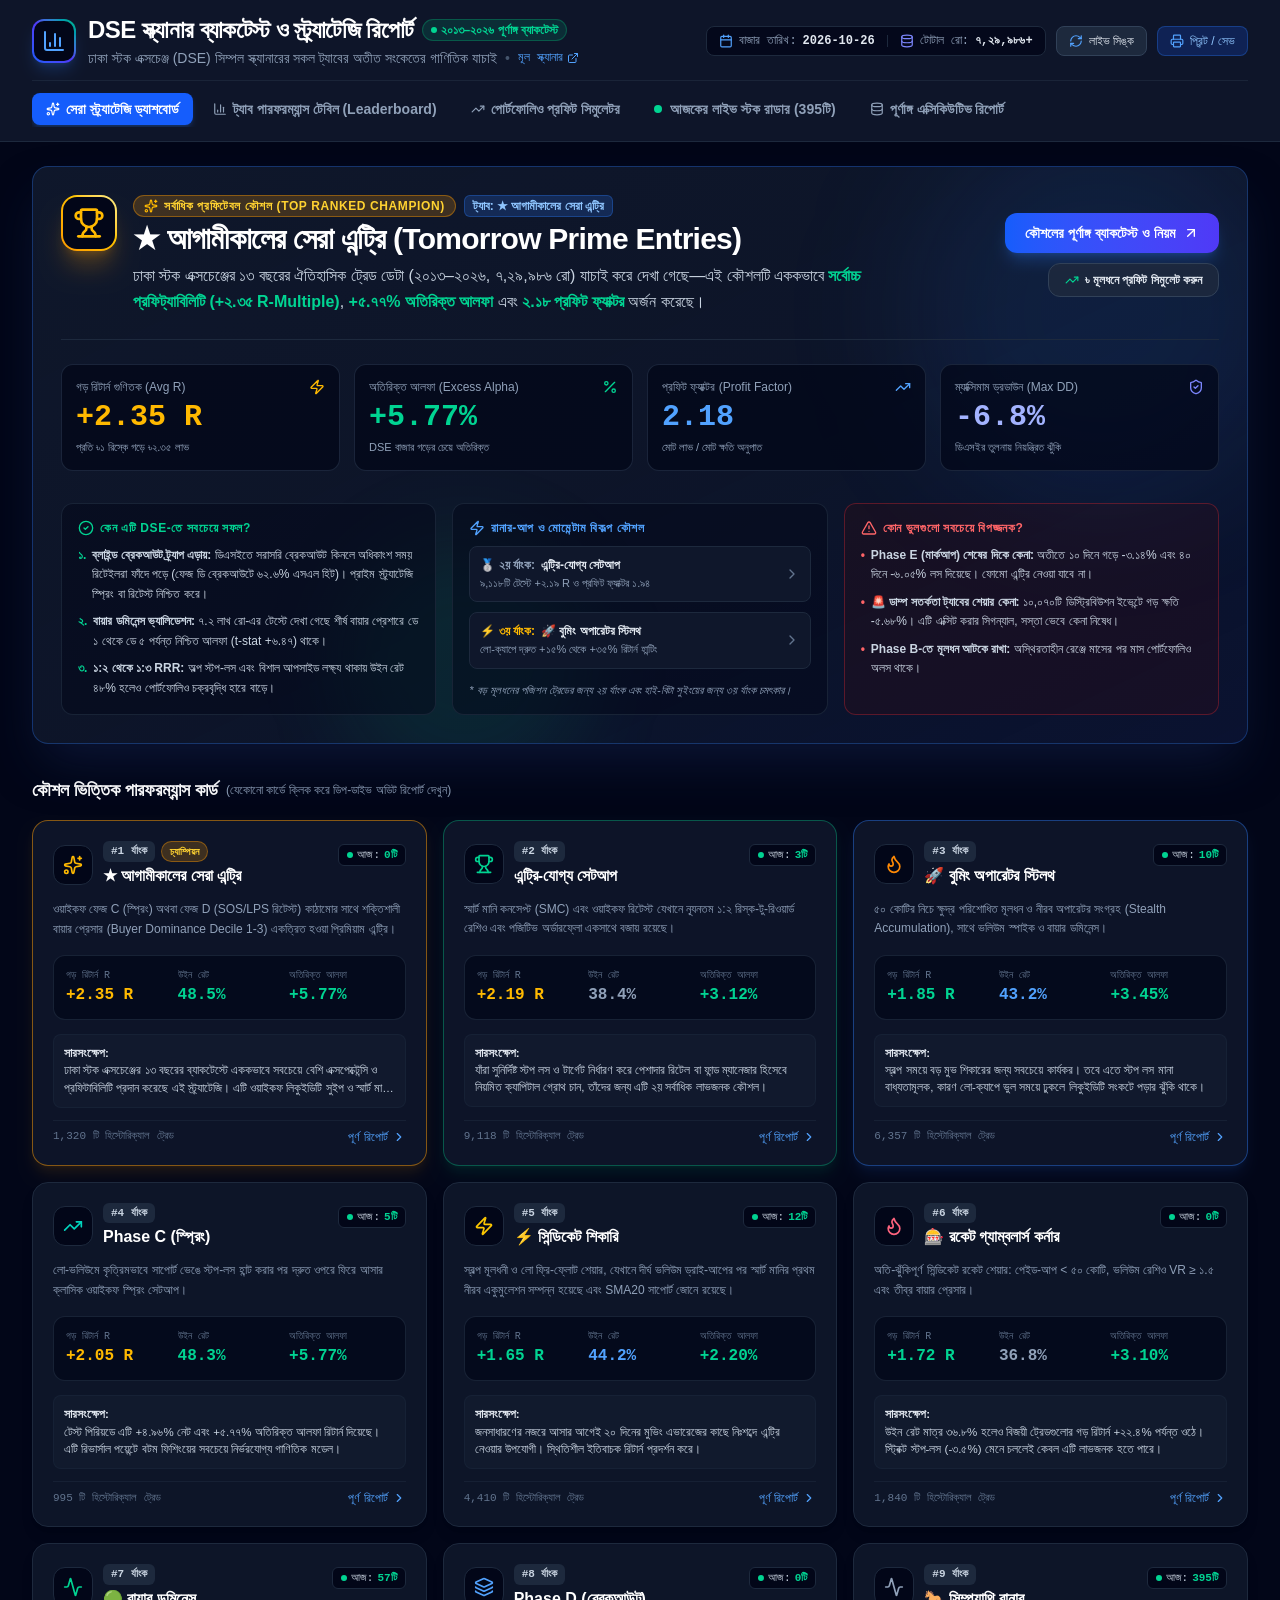
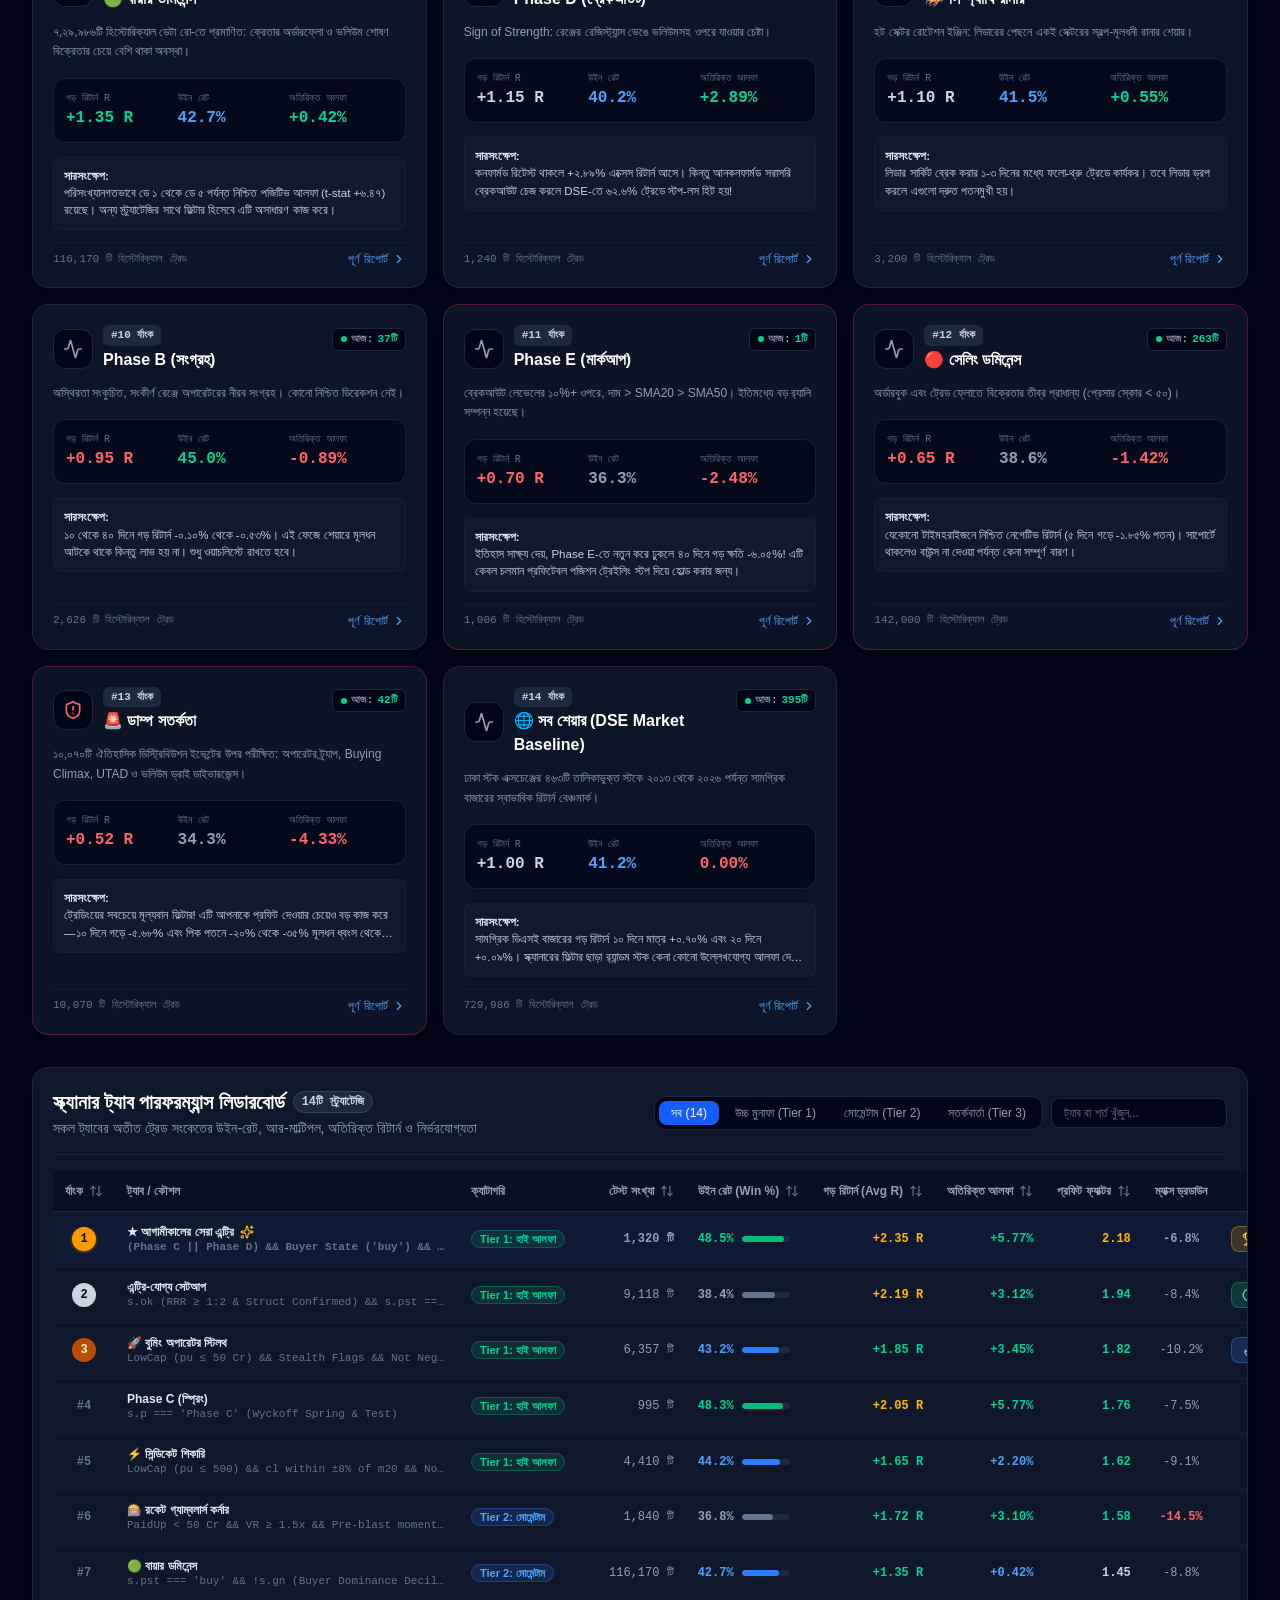
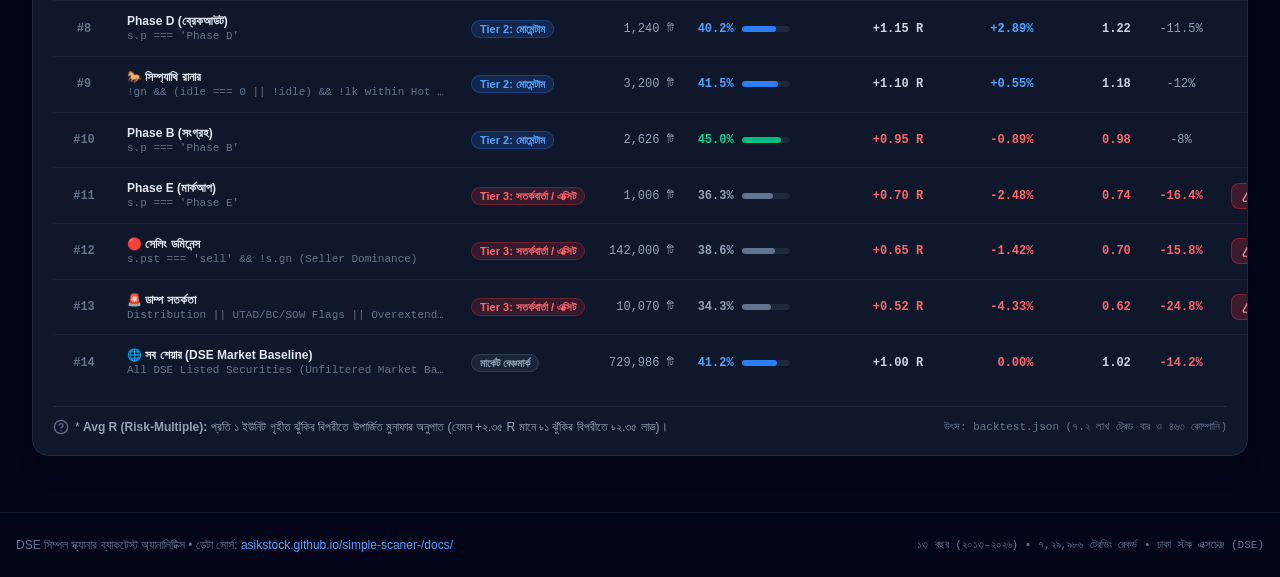
==== docs/backtest/index.html @ 63c410e5 "Add DSE Scanner Backtest & Strategy Performance Audit web app to docs/backtest" ====
<!doctype html>
<html lang="bn">
  <head>
    <meta charset="UTF-8" />
    <meta name="viewport" content="width=device-width, initial-scale=1.0" />
    <title>DSE স্ক্যানার ব্যাকটেস্ট ও স্ট্র্যাটেজি রিপোর্ট</title>
    <meta name="description" content="ঢাকা স্টক এক্সচেঞ্জ (DSE) সিম্পল স্ক্যানারের সকল ট্যাবের অতীত ট্রেড সংকেতের পূর্ণাঙ্গ ব্যাকটেস্ট রিপোর্ট এবং সর্বাধিক প্রফিটেবল কৌশলের তুলনামূলক বিশ্লেষণ।" />
    <meta property="og:title" content="DSE স্ক্যানার ব্যাকটেস্ট ও স্ট্র্যাটেজি রিপোর্ট" />
    <meta property="og:description" content="ঢাকা স্টক এক্সচেঞ্জ (DSE) সিম্পল স্ক্যানারের সকল ট্যাবের অতীত ট্রেড সংকেতের পূর্ণাঙ্গ ব্যাকটেস্ট রিপোর্ট এবং সর্বাধিক প্রফিটেবল কৌশলের তুলনামূলক বিশ্লেষণ।" />
    <meta property="og:type" content="website" />
    <meta name="twitter:card" content="summary_large_image" />
    <link rel="preconnect" href="https://fonts.googleapis.com">
    <link rel="preconnect" href="https://fonts.gstatic.com" crossorigin>
    <link href="https://fonts.googleapis.com/css2?family=Hind+Siliguri:wght@400;500;600;700&family=JetBrains+Mono:wght@400;500;600;700&display=swap" rel="stylesheet">
    <script type="module" crossorigin src="./assets/index-B2GB080g.js"></script>
    <link rel="stylesheet" crossorigin href="./assets/index-BLSd9ZSF.css">
  </head>
  <body class="bg-slate-950 text-slate-100 antialiased selection:bg-blue-600 selection:text-white min-h-screen">
    <div id="root"></div>
  </body>
</html>
---- docs/backtest/assets/index-BLSd9ZSF.css ----
/*! tailwindcss v4.3.3 | MIT License | https://tailwindcss.com */
@layer properties{@supports (((-webkit-hyphens:none)) and (not (margin-trim:inline))) or ((-moz-orient:inline) and (not (color:rgb(from red r g b)))){*,:before,:after,::backdrop{--tw-space-y-reverse:0;--tw-divide-y-reverse:0;--tw-border-style:solid;--tw-gradient-position:initial;--tw-gradient-from:#0000;--tw-gradient-via:#0000;--tw-gradient-to:#0000;--tw-gradient-stops:initial;--tw-gradient-via-stops:initial;--tw-gradient-from-position:0%;--tw-gradient-via-position:50%;--tw-gradient-to-position:100%;--tw-leading:initial;--tw-font-weight:initial;--tw-tracking:initial;--tw-shadow:0 0 #0000;--tw-shadow-color:initial;--tw-shadow-alpha:100%;--tw-inset-shadow:0 0 #0000;--tw-inset-shadow-color:initial;--tw-inset-shadow-alpha:100%;--tw-ring-color:initial;--tw-ring-shadow:0 0 #0000;--tw-inset-ring-color:initial;--tw-inset-ring-shadow:0 0 #0000;--tw-ring-inset:initial;--tw-ring-offset-width:0px;--tw-ring-offset-color:#fff;--tw-ring-offset-shadow:0 0 #0000;--tw-blur:initial;--tw-brightness:initial;--tw-contrast:initial;--tw-grayscale:initial;--tw-hue-rotate:initial;--tw-invert:initial;--tw-opacity:initial;--tw-saturate:initial;--tw-sepia:initial;--tw-drop-shadow:initial;--tw-drop-shadow-color:initial;--tw-drop-shadow-alpha:100%;--tw-drop-shadow-size:initial;--tw-backdrop-blur:initial;--tw-backdrop-brightness:initial;--tw-backdrop-contrast:initial;--tw-backdrop-grayscale:initial;--tw-backdrop-hue-rotate:initial;--tw-backdrop-invert:initial;--tw-backdrop-opacity:initial;--tw-backdrop-saturate:initial;--tw-backdrop-sepia:initial;--tw-duration:initial;--tw-translate-x:0;--tw-translate-y:0;--tw-translate-z:0}}}@layer theme{:root,:host{--font-sans:-apple-system, BlinkMacSystemFont, "Segoe UI", Roboto, "Helvetica Neue", "Noto Sans", Arial, sans-serif, "Apple Color Emoji", "Segoe UI Emoji", "Segoe UI Symbol", "Noto Color Emoji";--font-mono:ui-monospace, SFMono-Regular, Menlo, Monaco, Consolas, "Liberation Mono", "Courier New", monospace;--color-red-300:oklch(80.8% .114 19.571);--color-red-400:oklch(70.4% .191 22.216);--color-red-500:oklch(63.7% .237 25.331);--color-red-600:oklch(57.7% .245 27.325);--color-red-950:oklch(25.8% .092 26.042);--color-orange-400:oklch(75% .183 55.934);--color-amber-100:oklch(96.2% .059 95.617);--color-amber-300:oklch(87.9% .169 91.605);--color-amber-400:oklch(82.8% .189 84.429);--color-amber-500:oklch(76.9% .188 70.08);--color-amber-700:oklch(55.5% .163 48.998);--color-yellow-200:oklch(94.5% .129 101.54);--color-yellow-400:oklch(85.2% .199 91.936);--color-emerald-300:oklch(84.5% .143 164.978);--color-emerald-400:oklch(76.5% .177 163.223);--color-emerald-500:oklch(69.6% .17 162.48);--color-emerald-600:oklch(59.6% .145 163.225);--color-teal-300:oklch(85.5% .138 181.071);--color-teal-400:oklch(77.7% .152 181.912);--color-teal-500:oklch(70.4% .14 182.503);--color-blue-300:oklch(80.9% .105 251.813);--color-blue-400:oklch(70.7% .165 254.624);--color-blue-500:oklch(62.3% .214 259.815);--color-blue-600:oklch(54.6% .245 262.881);--color-blue-950:oklch(28.2% .091 267.935);--color-indigo-300:oklch(78.5% .115 274.713);--color-indigo-400:oklch(67.3% .182 276.935);--color-indigo-500:oklch(58.5% .233 277.117);--color-indigo-600:oklch(51.1% .262 276.966);--color-purple-300:oklch(82.7% .119 306.383);--color-purple-500:oklch(62.7% .265 303.9);--color-rose-400:oklch(71.2% .194 13.428);--color-slate-100:oklch(96.8% .007 247.896);--color-slate-200:oklch(92.9% .013 255.508);--color-slate-300:oklch(86.9% .022 252.894);--color-slate-400:oklch(70.4% .04 256.788);--color-slate-500:oklch(55.4% .046 257.417);--color-slate-600:oklch(44.6% .043 257.281);--color-slate-700:oklch(37.2% .044 257.287);--color-slate-800:oklch(27.9% .041 260.031);--color-slate-900:oklch(20.8% .042 265.755);--color-slate-950:oklch(12.9% .042 264.695);--color-white:#fff;--spacing:.25rem;--container-xs:20rem;--container-2xl:42rem;--container-3xl:48rem;--container-4xl:56rem;--container-5xl:64rem;--container-7xl:80rem;--text-xs:.75rem;--text-xs--line-height:calc(1 / .75);--text-sm:.875rem;--text-sm--line-height:calc(1.25 / .875);--text-base:1rem;--text-base--line-height:calc(1.5 / 1);--text-lg:1.125rem;--text-lg--line-height:calc(1.75 / 1.125);--text-xl:1.25rem;--text-xl--line-height:calc(1.75 / 1.25);--text-2xl:1.5rem;--text-2xl--line-height:calc(2 / 1.5);--text-3xl:1.875rem;--text-3xl--line-height:calc(2.25 / 1.875);--font-weight-normal:400;--font-weight-medium:500;--font-weight-semibold:600;--font-weight-bold:700;--font-weight-extrabold:800;--font-weight-black:900;--tracking-tight:-.025em;--tracking-wider:.05em;--leading-relaxed:1.625;--radius-md:.375rem;--radius-lg:.5rem;--radius-xl:.75rem;--radius-2xl:1rem;--animate-spin:spin 1s linear infinite;--animate-ping:ping 1s cubic-bezier(0, 0, .2, 1) infinite;--animate-pulse:pulse 2s cubic-bezier(.4, 0, .6, 1) infinite;--animate-bounce:bounce 1s infinite;--blur-md:12px;--blur-2xl:40px;--blur-3xl:64px;--default-transition-duration:.15s;--default-transition-timing-function:cubic-bezier(.4, 0, .2, 1);--default-font-family:var(--font-sans);--default-mono-font-family:var(--font-mono)}}@layer base{*,:after,:before,::backdrop{box-sizing:border-box;border:0 solid;margin:0;padding:0}::file-selector-button{box-sizing:border-box;border:0 solid;margin:0;padding:0}html,:host{-webkit-text-size-adjust:100%;tab-size:4;line-height:1.5;font-family:var(--default-font-family,-apple-system, BlinkMacSystemFont, "Segoe UI", Roboto, "Helvetica Neue", "Noto Sans", Arial, sans-serif, "Apple Color Emoji", "Segoe UI Emoji", "Segoe UI Symbol", "Noto Color Emoji");font-feature-settings:var(--default-font-feature-settings,normal);font-variation-settings:var(--default-font-variation-settings,normal);-webkit-tap-highlight-color:transparent}hr{height:0;color:inherit;border-top-width:1px}abbr:where([title]){-webkit-text-decoration:underline dotted;text-decoration:underline dotted}h1,h2,h3,h4,h5,h6{font-size:inherit;font-weight:inherit}a{color:inherit;-webkit-text-decoration:inherit;-webkit-text-decoration:inherit;-webkit-text-decoration:inherit;-webkit-text-decoration:inherit;text-decoration:inherit}b,strong{font-weight:bolder}code,kbd,samp,pre{font-family:var(--default-mono-font-family,ui-monospace, SFMono-Regular, Menlo, Monaco, Consolas, "Liberation Mono", "Courier New", monospace);font-feature-settings:var(--default-mono-font-feature-settings,normal);font-variation-settings:var(--default-mono-font-variation-settings,normal);font-size:1em}small{font-size:80%}sub,sup{vertical-align:baseline;font-size:75%;line-height:0;position:relative}sub{bottom:-.25em}sup{top:-.5em}table{text-indent:0;border-color:inherit;border-collapse:collapse}:-moz-focusring:where(:not(iframe)){outline:auto}progress{vertical-align:baseline}summary{display:list-item}ol,ul,menu{list-style:none}img,svg,video,canvas,audio,iframe,embed,object{vertical-align:middle;display:block}img,video{max-width:100%;height:auto}button,input,select,optgroup,textarea{font:inherit;font-feature-settings:inherit;font-variation-settings:inherit;letter-spacing:inherit;color:inherit;opacity:1;background-color:#0000;border-radius:0}::file-selector-button{font:inherit;font-feature-settings:inherit;font-variation-settings:inherit;letter-spacing:inherit;color:inherit;opacity:1;background-color:#0000;border-radius:0}:where(select:is([multiple],[size])) optgroup{font-weight:bolder}:where(select:is([multiple],[size])) optgroup option{padding-inline-start:20px}::file-selector-button{margin-inline-end:4px}::placeholder{opacity:1}@supports (not ((-webkit-appearance:-apple-pay-button))) or (contain-intrinsic-size:1px){::placeholder{color:currentColor}@supports (color:color-mix(in lab, red, red)){::placeholder{color:color-mix(in oklab, currentcolor 50%, transparent)}}}textarea{resize:vertical}::-webkit-search-decoration{-webkit-appearance:none}::-webkit-date-and-time-value{min-height:1lh;text-align:inherit}::-webkit-datetime-edit{display:inline-flex}::-webkit-datetime-edit-fields-wrapper{padding:0}::-webkit-datetime-edit{padding-block:0}::-webkit-datetime-edit-year-field{padding-block:0}::-webkit-datetime-edit-month-field{padding-block:0}::-webkit-datetime-edit-day-field{padding-block:0}::-webkit-datetime-edit-hour-field{padding-block:0}::-webkit-datetime-edit-minute-field{padding-block:0}::-webkit-datetime-edit-second-field{padding-block:0}::-webkit-datetime-edit-millisecond-field{padding-block:0}::-webkit-datetime-edit-meridiem-field{padding-block:0}::-webkit-calendar-picker-indicator{line-height:1}:-moz-ui-invalid{box-shadow:none}button,input:where([type=button],[type=reset],[type=submit]){appearance:button}::file-selector-button{appearance:button}::-webkit-inner-spin-button{height:auto}::-webkit-outer-spin-button{height:auto}[hidden]:where(:not([hidden=until-found])){display:none!important}body{font-variant-numeric:tabular-nums;font-family:Hind Siliguri,-apple-system,BlinkMacSystemFont,Segoe UI,Roboto,sans-serif}code,pre,.font-mono{font-family:JetBrains Mono,ui-monospace,Menlo,Monaco,Consolas,monospace}}@layer components;@layer utilities{.pointer-events-none{pointer-events:none}.absolute{position:absolute}.fixed{position:fixed}.relative{position:relative}.sticky{position:sticky}.inset-0{inset:0}.top-0{top:0}.top-2{top:calc(var(--spacing) * 2)}.top-2\.5{top:calc(var(--spacing) * 2.5)}.right-0{right:0}.right-3{right:calc(var(--spacing) * 3)}.bottom-0{bottom:0}.left-1\/4{left:25%}.left-3{left:calc(var(--spacing) * 3)}.z-10{z-index:10}.z-40{z-index:40}.z-50{z-index:50}.-mx-5{margin-inline:calc(var(--spacing) * -5)}.mx-auto{margin-inline:auto}.my-4{margin-block:calc(var(--spacing) * 4)}.my-6{margin-block:calc(var(--spacing) * 6)}.-mt-12{margin-top:calc(var(--spacing) * -12)}.mt-0\.5{margin-top:calc(var(--spacing) * .5)}.mt-1{margin-top:var(--spacing)}.mt-1\.5{margin-top:calc(var(--spacing) * 1.5)}.mt-2{margin-top:calc(var(--spacing) * 2)}.mt-3{margin-top:calc(var(--spacing) * 3)}.mt-4{margin-top:calc(var(--spacing) * 4)}.-mr-12{margin-right:calc(var(--spacing) * -12)}.mr-0\.5{margin-right:calc(var(--spacing) * .5)}.-mb-12{margin-bottom:calc(var(--spacing) * -12)}.mb-0\.5{margin-bottom:calc(var(--spacing) * .5)}.mb-1{margin-bottom:var(--spacing)}.mb-1\.5{margin-bottom:calc(var(--spacing) * 1.5)}.mb-2{margin-bottom:calc(var(--spacing) * 2)}.mb-2\.5{margin-bottom:calc(var(--spacing) * 2.5)}.mb-3{margin-bottom:calc(var(--spacing) * 3)}.mb-3\.5{margin-bottom:calc(var(--spacing) * 3.5)}.mb-4{margin-bottom:calc(var(--spacing) * 4)}.mb-5{margin-bottom:calc(var(--spacing) * 5)}.mb-6{margin-bottom:calc(var(--spacing) * 6)}.mb-8{margin-bottom:calc(var(--spacing) * 8)}.mb-10{margin-bottom:calc(var(--spacing) * 10)}.line-clamp-2{-webkit-line-clamp:2;-webkit-box-orient:vertical;display:-webkit-box;overflow:hidden}.block{display:block}.flex{display:flex}.grid{display:grid}.hidden{display:none}.inline-flex{display:inline-flex}.h-1\.5{height:calc(var(--spacing) * 1.5)}.h-2{height:calc(var(--spacing) * 2)}.h-2\.5{height:calc(var(--spacing) * 2.5)}.h-3{height:calc(var(--spacing) * 3)}.h-3\.5{height:calc(var(--spacing) * 3.5)}.h-4{height:calc(var(--spacing) * 4)}.h-5{height:calc(var(--spacing) * 5)}.h-6{height:calc(var(--spacing) * 6)}.h-8{height:calc(var(--spacing) * 8)}.h-10{height:calc(var(--spacing) * 10)}.h-11{height:calc(var(--spacing) * 11)}.h-14{height:calc(var(--spacing) * 14)}.h-40{height:calc(var(--spacing) * 40)}.h-44{height:calc(var(--spacing) * 44)}.h-64{height:calc(var(--spacing) * 64)}.h-96{height:calc(var(--spacing) * 96)}.h-full{height:100%}.max-h-\[92vh\]{max-height:92vh}.min-h-screen{min-height:100vh}.w-1\.5{width:calc(var(--spacing) * 1.5)}.w-2{width:calc(var(--spacing) * 2)}.w-2\.5{width:calc(var(--spacing) * 2.5)}.w-3{width:calc(var(--spacing) * 3)}.w-3\.5{width:calc(var(--spacing) * 3.5)}.w-4{width:calc(var(--spacing) * 4)}.w-5{width:calc(var(--spacing) * 5)}.w-6{width:calc(var(--spacing) * 6)}.w-8{width:calc(var(--spacing) * 8)}.w-10{width:calc(var(--spacing) * 10)}.w-11{width:calc(var(--spacing) * 11)}.w-12{width:calc(var(--spacing) * 12)}.w-14{width:calc(var(--spacing) * 14)}.w-36{width:calc(var(--spacing) * 36)}.w-64{width:calc(var(--spacing) * 64)}.w-96{width:calc(var(--spacing) * 96)}.w-full{width:100%}.w-px{width:1px}.max-w-2xl{max-width:var(--container-2xl)}.max-w-3xl{max-width:var(--container-3xl)}.max-w-4xl{max-width:var(--container-4xl)}.max-w-5xl{max-width:var(--container-5xl)}.max-w-7xl{max-width:var(--container-7xl)}.max-w-\[160px\]{max-width:160px}.max-w-xs{max-width:var(--container-xs)}.flex-1{flex:1}.shrink-0{flex-shrink:0}.animate-bounce{animation:var(--animate-bounce)}.animate-ping{animation:var(--animate-ping)}.animate-pulse{animation:var(--animate-pulse)}.animate-spin{animation:var(--animate-spin)}.cursor-pointer{cursor:pointer}.list-inside{list-style-position:inside}.list-decimal{list-style-type:decimal}.grid-cols-1{grid-template-columns:repeat(1,minmax(0,1fr))}.grid-cols-2{grid-template-columns:repeat(2,minmax(0,1fr))}.grid-cols-3{grid-template-columns:repeat(3,minmax(0,1fr))}.flex-col{flex-direction:column}.flex-wrap{flex-wrap:wrap}.items-center{align-items:center}.items-start{align-items:flex-start}.justify-between{justify-content:space-between}.justify-center{justify-content:center}.justify-end{justify-content:flex-end}.gap-1{gap:var(--spacing)}.gap-1\.5{gap:calc(var(--spacing) * 1.5)}.gap-2{gap:calc(var(--spacing) * 2)}.gap-2\.5{gap:calc(var(--spacing) * 2.5)}.gap-3{gap:calc(var(--spacing) * 3)}.gap-3\.5{gap:calc(var(--spacing) * 3.5)}.gap-4{gap:calc(var(--spacing) * 4)}.gap-6{gap:calc(var(--spacing) * 6)}:where(.space-y-1\.5>:not(:last-child)){--tw-space-y-reverse:0;margin-block-start:calc(calc(var(--spacing) * 1.5) * var(--tw-space-y-reverse));margin-block-end:calc(calc(var(--spacing) * 1.5) * calc(1 - var(--tw-space-y-reverse)))}:where(.space-y-2>:not(:last-child)){--tw-space-y-reverse:0;margin-block-start:calc(calc(var(--spacing) * 2) * var(--tw-space-y-reverse));margin-block-end:calc(calc(var(--spacing) * 2) * calc(1 - var(--tw-space-y-reverse)))}:where(.space-y-2\.5>:not(:last-child)){--tw-space-y-reverse:0;margin-block-start:calc(calc(var(--spacing) * 2.5) * var(--tw-space-y-reverse));margin-block-end:calc(calc(var(--spacing) * 2.5) * calc(1 - var(--tw-space-y-reverse)))}:where(.space-y-3>:not(:last-child)){--tw-space-y-reverse:0;margin-block-start:calc(calc(var(--spacing) * 3) * var(--tw-space-y-reverse));margin-block-end:calc(calc(var(--spacing) * 3) * calc(1 - var(--tw-space-y-reverse)))}:where(.space-y-4>:not(:last-child)){--tw-space-y-reverse:0;margin-block-start:calc(calc(var(--spacing) * 4) * var(--tw-space-y-reverse));margin-block-end:calc(calc(var(--spacing) * 4) * calc(1 - var(--tw-space-y-reverse)))}:where(.space-y-5>:not(:last-child)){--tw-space-y-reverse:0;margin-block-start:calc(calc(var(--spacing) * 5) * var(--tw-space-y-reverse));margin-block-end:calc(calc(var(--spacing) * 5) * calc(1 - var(--tw-space-y-reverse)))}:where(.divide-y>:not(:last-child)){--tw-divide-y-reverse:0;border-bottom-style:var(--tw-border-style);border-top-style:var(--tw-border-style);border-top-width:calc(1px * var(--tw-divide-y-reverse));border-bottom-width:calc(1px * calc(1 - var(--tw-divide-y-reverse)))}:where(.divide-slate-800\/60>:not(:last-child)){border-color:#1d293d99}@supports (color:color-mix(in lab, red, red)){:where(.divide-slate-800\/60>:not(:last-child)){border-color:color-mix(in oklab, var(--color-slate-800) 60%, transparent)}}.self-start{align-self:flex-start}.truncate{text-overflow:ellipsis;white-space:nowrap;overflow:hidden}.overflow-hidden{overflow:hidden}.overflow-visible{overflow:visible}.overflow-x-auto{overflow-x:auto}.overflow-y-auto{overflow-y:auto}.rounded{border-radius:.25rem}.rounded-2xl{border-radius:var(--radius-2xl)}.rounded-\[10px\]{border-radius:10px}.rounded-\[14px\]{border-radius:14px}.rounded-full{border-radius:2147483647px}.rounded-lg{border-radius:var(--radius-lg)}.rounded-md{border-radius:var(--radius-md)}.rounded-xl{border-radius:var(--radius-xl)}.border{border-style:var(--tw-border-style);border-width:1px}.border-t{border-top-style:var(--tw-border-style);border-top-width:1px}.border-b{border-bottom-style:var(--tw-border-style);border-bottom-width:1px}.border-b-2{border-bottom-style:var(--tw-border-style);border-bottom-width:2px}.border-amber-500\/40{border-color:#f99c0066}@supports (color:color-mix(in lab, red, red)){.border-amber-500\/40{border-color:color-mix(in oklab, var(--color-amber-500) 40%, transparent)}}.border-amber-500\/50{border-color:#f99c0080}@supports (color:color-mix(in lab, red, red)){.border-amber-500\/50{border-color:color-mix(in oklab, var(--color-amber-500) 50%, transparent)}}.border-blue-500{border-color:var(--color-blue-500)}.border-blue-500\/30{border-color:#3080ff4d}@supports (color:color-mix(in lab, red, red)){.border-blue-500\/30{border-color:color-mix(in oklab, var(--color-blue-500) 30%, transparent)}}.border-blue-500\/40{border-color:#3080ff66}@supports (color:color-mix(in lab, red, red)){.border-blue-500\/40{border-color:color-mix(in oklab, var(--color-blue-500) 40%, transparent)}}.border-emerald-500\/30{border-color:#00bb7f4d}@supports (color:color-mix(in lab, red, red)){.border-emerald-500\/30{border-color:color-mix(in oklab, var(--color-emerald-500) 30%, transparent)}}.border-emerald-500\/40{border-color:#00bb7f66}@supports (color:color-mix(in lab, red, red)){.border-emerald-500\/40{border-color:color-mix(in oklab, var(--color-emerald-500) 40%, transparent)}}.border-purple-500\/30{border-color:#ac4bff4d}@supports (color:color-mix(in lab, red, red)){.border-purple-500\/30{border-color:color-mix(in oklab, var(--color-purple-500) 30%, transparent)}}.border-red-500\/30{border-color:#fb2c364d}@supports (color:color-mix(in lab, red, red)){.border-red-500\/30{border-color:color-mix(in oklab, var(--color-red-500) 30%, transparent)}}.border-red-500\/40{border-color:#fb2c3666}@supports (color:color-mix(in lab, red, red)){.border-red-500\/40{border-color:color-mix(in oklab, var(--color-red-500) 40%, transparent)}}.border-slate-500\/30{border-color:#62748e4d}@supports (color:color-mix(in lab, red, red)){.border-slate-500\/30{border-color:color-mix(in oklab, var(--color-slate-500) 30%, transparent)}}.border-slate-700{border-color:var(--color-slate-700)}.border-slate-800{border-color:var(--color-slate-800)}.border-slate-800\/50{border-color:#1d293d80}@supports (color:color-mix(in lab, red, red)){.border-slate-800\/50{border-color:color-mix(in oklab, var(--color-slate-800) 50%, transparent)}}.border-slate-800\/60{border-color:#1d293d99}@supports (color:color-mix(in lab, red, red)){.border-slate-800\/60{border-color:color-mix(in oklab, var(--color-slate-800) 60%, transparent)}}.border-slate-800\/80{border-color:#1d293dcc}@supports (color:color-mix(in lab, red, red)){.border-slate-800\/80{border-color:color-mix(in oklab, var(--color-slate-800) 80%, transparent)}}.border-slate-800\/90{border-color:#1d293de6}@supports (color:color-mix(in lab, red, red)){.border-slate-800\/90{border-color:color-mix(in oklab, var(--color-slate-800) 90%, transparent)}}.border-slate-900{border-color:var(--color-slate-900)}.border-teal-500\/30{border-color:#00baa74d}@supports (color:color-mix(in lab, red, red)){.border-teal-500\/30{border-color:color-mix(in oklab, var(--color-teal-500) 30%, transparent)}}.bg-amber-500{background-color:var(--color-amber-500)}.bg-amber-500\/20{background-color:#f99c0033}@supports (color:color-mix(in lab, red, red)){.bg-amber-500\/20{background-color:color-mix(in oklab, var(--color-amber-500) 20%, transparent)}}.bg-amber-700{background-color:var(--color-amber-700)}.bg-blue-500{background-color:var(--color-blue-500)}.bg-blue-500\/10{background-color:#3080ff1a}@supports (color:color-mix(in lab, red, red)){.bg-blue-500\/10{background-color:color-mix(in oklab, var(--color-blue-500) 10%, transparent)}}.bg-blue-500\/15{background-color:#3080ff26}@supports (color:color-mix(in lab, red, red)){.bg-blue-500\/15{background-color:color-mix(in oklab, var(--color-blue-500) 15%, transparent)}}.bg-blue-500\/20{background-color:#3080ff33}@supports (color:color-mix(in lab, red, red)){.bg-blue-500\/20{background-color:color-mix(in oklab, var(--color-blue-500) 20%, transparent)}}.bg-blue-600{background-color:var(--color-blue-600)}.bg-blue-600\/20{background-color:#155dfc33}@supports (color:color-mix(in lab, red, red)){.bg-blue-600\/20{background-color:color-mix(in oklab, var(--color-blue-600) 20%, transparent)}}.bg-blue-950\/20{background-color:#16245633}@supports (color:color-mix(in lab, red, red)){.bg-blue-950\/20{background-color:color-mix(in oklab, var(--color-blue-950) 20%, transparent)}}.bg-emerald-400{background-color:var(--color-emerald-400)}.bg-emerald-500{background-color:var(--color-emerald-500)}.bg-emerald-500\/10{background-color:#00bb7f1a}@supports (color:color-mix(in lab, red, red)){.bg-emerald-500\/10{background-color:color-mix(in oklab, var(--color-emerald-500) 10%, transparent)}}.bg-emerald-500\/15{background-color:#00bb7f26}@supports (color:color-mix(in lab, red, red)){.bg-emerald-500\/15{background-color:color-mix(in oklab, var(--color-emerald-500) 15%, transparent)}}.bg-emerald-500\/20{background-color:#00bb7f33}@supports (color:color-mix(in lab, red, red)){.bg-emerald-500\/20{background-color:color-mix(in oklab, var(--color-emerald-500) 20%, transparent)}}.bg-emerald-600{background-color:var(--color-emerald-600)}.bg-purple-500\/15{background-color:#ac4bff26}@supports (color:color-mix(in lab, red, red)){.bg-purple-500\/15{background-color:color-mix(in oklab, var(--color-purple-500) 15%, transparent)}}.bg-red-500{background-color:var(--color-red-500)}.bg-red-500\/15{background-color:#fb2c3626}@supports (color:color-mix(in lab, red, red)){.bg-red-500\/15{background-color:color-mix(in oklab, var(--color-red-500) 15%, transparent)}}.bg-red-500\/20{background-color:#fb2c3633}@supports (color:color-mix(in lab, red, red)){.bg-red-500\/20{background-color:color-mix(in oklab, var(--color-red-500) 20%, transparent)}}.bg-red-600{background-color:var(--color-red-600)}.bg-red-950\/10{background-color:#4608091a}@supports (color:color-mix(in lab, red, red)){.bg-red-950\/10{background-color:color-mix(in oklab, var(--color-red-950) 10%, transparent)}}.bg-red-950\/20{background-color:#46080933}@supports (color:color-mix(in lab, red, red)){.bg-red-950\/20{background-color:color-mix(in oklab, var(--color-red-950) 20%, transparent)}}.bg-slate-300{background-color:var(--color-slate-300)}.bg-slate-500{background-color:var(--color-slate-500)}.bg-slate-500\/15{background-color:#62748e26}@supports (color:color-mix(in lab, red, red)){.bg-slate-500\/15{background-color:color-mix(in oklab, var(--color-slate-500) 15%, transparent)}}.bg-slate-800{background-color:var(--color-slate-800)}.bg-slate-800\/30{background-color:#1d293d4d}@supports (color:color-mix(in lab, red, red)){.bg-slate-800\/30{background-color:color-mix(in oklab, var(--color-slate-800) 30%, transparent)}}.bg-slate-800\/90{background-color:#1d293de6}@supports (color:color-mix(in lab, red, red)){.bg-slate-800\/90{background-color:color-mix(in oklab, var(--color-slate-800) 90%, transparent)}}.bg-slate-900{background-color:var(--color-slate-900)}.bg-slate-900\/60{background-color:#0f172b99}@supports (color:color-mix(in lab, red, red)){.bg-slate-900\/60{background-color:color-mix(in oklab, var(--color-slate-900) 60%, transparent)}}.bg-slate-900\/80{background-color:#0f172bcc}@supports (color:color-mix(in lab, red, red)){.bg-slate-900\/80{background-color:color-mix(in oklab, var(--color-slate-900) 80%, transparent)}}.bg-slate-900\/90{background-color:#0f172be6}@supports (color:color-mix(in lab, red, red)){.bg-slate-900\/90{background-color:color-mix(in oklab, var(--color-slate-900) 90%, transparent)}}.bg-slate-900\/95{background-color:#0f172bf2}@supports (color:color-mix(in lab, red, red)){.bg-slate-900\/95{background-color:color-mix(in oklab, var(--color-slate-900) 95%, transparent)}}.bg-slate-950{background-color:var(--color-slate-950)}.bg-slate-950\/40{background-color:#02061866}@supports (color:color-mix(in lab, red, red)){.bg-slate-950\/40{background-color:color-mix(in oklab, var(--color-slate-950) 40%, transparent)}}.bg-slate-950\/50{background-color:#02061880}@supports (color:color-mix(in lab, red, red)){.bg-slate-950\/50{background-color:color-mix(in oklab, var(--color-slate-950) 50%, transparent)}}.bg-slate-950\/60{background-color:#02061899}@supports (color:color-mix(in lab, red, red)){.bg-slate-950\/60{background-color:color-mix(in oklab, var(--color-slate-950) 60%, transparent)}}.bg-slate-950\/70{background-color:#020618b3}@supports (color:color-mix(in lab, red, red)){.bg-slate-950\/70{background-color:color-mix(in oklab, var(--color-slate-950) 70%, transparent)}}.bg-slate-950\/80{background-color:#020618cc}@supports (color:color-mix(in lab, red, red)){.bg-slate-950\/80{background-color:color-mix(in oklab, var(--color-slate-950) 80%, transparent)}}.bg-teal-500\/15{background-color:#00baa726}@supports (color:color-mix(in lab, red, red)){.bg-teal-500\/15{background-color:color-mix(in oklab, var(--color-teal-500) 15%, transparent)}}.bg-gradient-to-br{--tw-gradient-position:to bottom right in oklab;background-image:linear-gradient(var(--tw-gradient-stops))}.bg-gradient-to-r{--tw-gradient-position:to right in oklab;background-image:linear-gradient(var(--tw-gradient-stops))}.bg-gradient-to-tr{--tw-gradient-position:to top right in oklab;background-image:linear-gradient(var(--tw-gradient-stops))}.from-amber-500{--tw-gradient-from:var(--color-amber-500);--tw-gradient-stops:var(--tw-gradient-via-stops,var(--tw-gradient-position), var(--tw-gradient-from) var(--tw-gradient-from-position), var(--tw-gradient-to) var(--tw-gradient-to-position))}.from-blue-600{--tw-gradient-from:var(--color-blue-600);--tw-gradient-stops:var(--tw-gradient-via-stops,var(--tw-gradient-position), var(--tw-gradient-from) var(--tw-gradient-from-position), var(--tw-gradient-to) var(--tw-gradient-to-position))}.from-slate-900{--tw-gradient-from:var(--color-slate-900);--tw-gradient-stops:var(--tw-gradient-via-stops,var(--tw-gradient-position), var(--tw-gradient-from) var(--tw-gradient-from-position), var(--tw-gradient-to) var(--tw-gradient-to-position))}.via-amber-400{--tw-gradient-via:var(--color-amber-400);--tw-gradient-via-stops:var(--tw-gradient-position), var(--tw-gradient-from) var(--tw-gradient-from-position), var(--tw-gradient-via) var(--tw-gradient-via-position), var(--tw-gradient-to) var(--tw-gradient-to-position);--tw-gradient-stops:var(--tw-gradient-via-stops)}.via-indigo-600{--tw-gradient-via:var(--color-indigo-600);--tw-gradient-via-stops:var(--tw-gradient-position), var(--tw-gradient-from) var(--tw-gradient-from-position), var(--tw-gradient-via) var(--tw-gradient-via-position), var(--tw-gradient-to) var(--tw-gradient-to-position);--tw-gradient-stops:var(--tw-gradient-via-stops)}.via-slate-900\/90{--tw-gradient-via:#0f172be6}@supports (color:color-mix(in lab, red, red)){.via-slate-900\/90{--tw-gradient-via:color-mix(in oklab, var(--color-slate-900) 90%, transparent)}}.via-slate-900\/90{--tw-gradient-via-stops:var(--tw-gradient-position), var(--tw-gradient-from) var(--tw-gradient-from-position), var(--tw-gradient-via) var(--tw-gradient-via-position), var(--tw-gradient-to) var(--tw-gradient-to-position);--tw-gradient-stops:var(--tw-gradient-via-stops)}.to-blue-950\/40{--tw-gradient-to:#16245666}@supports (color:color-mix(in lab, red, red)){.to-blue-950\/40{--tw-gradient-to:color-mix(in oklab, var(--color-blue-950) 40%, transparent)}}.to-blue-950\/40{--tw-gradient-stops:var(--tw-gradient-via-stops,var(--tw-gradient-position), var(--tw-gradient-from) var(--tw-gradient-from-position), var(--tw-gradient-to) var(--tw-gradient-to-position))}.to-emerald-500{--tw-gradient-to:var(--color-emerald-500);--tw-gradient-stops:var(--tw-gradient-via-stops,var(--tw-gradient-position), var(--tw-gradient-from) var(--tw-gradient-from-position), var(--tw-gradient-to) var(--tw-gradient-to-position))}.to-indigo-600{--tw-gradient-to:var(--color-indigo-600);--tw-gradient-stops:var(--tw-gradient-via-stops,var(--tw-gradient-position), var(--tw-gradient-from) var(--tw-gradient-from-position), var(--tw-gradient-to) var(--tw-gradient-to-position))}.to-yellow-200{--tw-gradient-to:var(--color-yellow-200);--tw-gradient-stops:var(--tw-gradient-via-stops,var(--tw-gradient-position), var(--tw-gradient-from) var(--tw-gradient-from-position), var(--tw-gradient-to) var(--tw-gradient-to-position))}.p-0\.5{padding:calc(var(--spacing) * .5)}.p-1{padding:var(--spacing)}.p-2\.5{padding:calc(var(--spacing) * 2.5)}.p-3{padding:calc(var(--spacing) * 3)}.p-3\.5{padding:calc(var(--spacing) * 3.5)}.p-4{padding:calc(var(--spacing) * 4)}.p-5{padding:calc(var(--spacing) * 5)}.p-6{padding:calc(var(--spacing) * 6)}.p-8{padding:calc(var(--spacing) * 8)}.p-12{padding:calc(var(--spacing) * 12)}.px-2{padding-inline:calc(var(--spacing) * 2)}.px-2\.5{padding-inline:calc(var(--spacing) * 2.5)}.px-3{padding-inline:calc(var(--spacing) * 3)}.px-3\.5{padding-inline:calc(var(--spacing) * 3.5)}.px-4{padding-inline:calc(var(--spacing) * 4)}.px-5{padding-inline:calc(var(--spacing) * 5)}.py-0\.5{padding-block:calc(var(--spacing) * .5)}.py-1{padding-block:var(--spacing)}.py-1\.5{padding-block:calc(var(--spacing) * 1.5)}.py-2{padding-block:calc(var(--spacing) * 2)}.py-2\.5{padding-block:calc(var(--spacing) * 2.5)}.py-3{padding-block:calc(var(--spacing) * 3)}.py-3\.5{padding-block:calc(var(--spacing) * 3.5)}.py-6{padding-block:calc(var(--spacing) * 6)}.pt-1{padding-top:var(--spacing)}.pt-2{padding-top:calc(var(--spacing) * 2)}.pt-3{padding-top:calc(var(--spacing) * 3)}.pr-3{padding-right:calc(var(--spacing) * 3)}.pb-0\.5{padding-bottom:calc(var(--spacing) * .5)}.pb-1{padding-bottom:var(--spacing)}.pb-2{padding-bottom:calc(var(--spacing) * 2)}.pb-4{padding-bottom:calc(var(--spacing) * 4)}.pb-5{padding-bottom:calc(var(--spacing) * 5)}.pb-6{padding-bottom:calc(var(--spacing) * 6)}.pl-7{padding-left:calc(var(--spacing) * 7)}.pl-8{padding-left:calc(var(--spacing) * 8)}.text-center{text-align:center}.text-left{text-align:left}.text-right{text-align:right}.font-mono{font-family:var(--font-mono)}.font-sans{font-family:var(--font-sans)}.text-2xl{font-size:var(--text-2xl);line-height:var(--tw-leading,var(--text-2xl--line-height))}.text-base{font-size:var(--text-base);line-height:var(--tw-leading,var(--text-base--line-height))}.text-lg{font-size:var(--text-lg);line-height:var(--tw-leading,var(--text-lg--line-height))}.text-sm{font-size:var(--text-sm);line-height:var(--tw-leading,var(--text-sm--line-height))}.text-xl{font-size:var(--text-xl);line-height:var(--tw-leading,var(--text-xl--line-height))}.text-xs{font-size:var(--text-xs);line-height:var(--tw-leading,var(--text-xs--line-height))}.text-\[10px\]{font-size:10px}.text-\[11\.5px\]{font-size:11.5px}.text-\[11px\]{font-size:11px}.leading-relaxed{--tw-leading:var(--leading-relaxed);line-height:var(--leading-relaxed)}.font-black{--tw-font-weight:var(--font-weight-black);font-weight:var(--font-weight-black)}.font-bold{--tw-font-weight:var(--font-weight-bold);font-weight:var(--font-weight-bold)}.font-extrabold{--tw-font-weight:var(--font-weight-extrabold);font-weight:var(--font-weight-extrabold)}.font-medium{--tw-font-weight:var(--font-weight-medium);font-weight:var(--font-weight-medium)}.font-normal{--tw-font-weight:var(--font-weight-normal);font-weight:var(--font-weight-normal)}.font-semibold{--tw-font-weight:var(--font-weight-semibold);font-weight:var(--font-weight-semibold)}.tracking-tight{--tw-tracking:var(--tracking-tight);letter-spacing:var(--tracking-tight)}.tracking-wider{--tw-tracking:var(--tracking-wider);letter-spacing:var(--tracking-wider)}.whitespace-nowrap{white-space:nowrap}.text-amber-100{color:var(--color-amber-100)}.text-amber-300{color:var(--color-amber-300)}.text-amber-400{color:var(--color-amber-400)}.text-blue-300{color:var(--color-blue-300)}.text-blue-400{color:var(--color-blue-400)}.text-blue-600{color:var(--color-blue-600)}.text-emerald-300{color:var(--color-emerald-300)}.text-emerald-400{color:var(--color-emerald-400)}.text-indigo-300{color:var(--color-indigo-300)}.text-indigo-400{color:var(--color-indigo-400)}.text-orange-400{color:var(--color-orange-400)}.text-purple-300{color:var(--color-purple-300)}.text-red-300{color:var(--color-red-300)}.text-red-400{color:var(--color-red-400)}.text-rose-400{color:var(--color-rose-400)}.text-slate-100{color:var(--color-slate-100)}.text-slate-200{color:var(--color-slate-200)}.text-slate-300{color:var(--color-slate-300)}.text-slate-400{color:var(--color-slate-400)}.text-slate-500{color:var(--color-slate-500)}.text-slate-600{color:var(--color-slate-600)}.text-slate-950{color:var(--color-slate-950)}.text-teal-300{color:var(--color-teal-300)}.text-teal-400{color:var(--color-teal-400)}.text-white{color:var(--color-white)}.text-yellow-400{color:var(--color-yellow-400)}.uppercase{text-transform:uppercase}.italic{font-style:italic}.antialiased{-webkit-font-smoothing:antialiased;-moz-osx-font-smoothing:grayscale}.shadow-2xl{--tw-shadow:0 25px 50px -12px var(--tw-shadow-color,#00000040);box-shadow:var(--tw-inset-shadow), var(--tw-inset-ring-shadow), var(--tw-ring-offset-shadow), var(--tw-ring-shadow), var(--tw-shadow)}.shadow-lg{--tw-shadow:0 10px 15px -3px var(--tw-shadow-color,#0000001a), 0 4px 6px -4px var(--tw-shadow-color,#0000001a);box-shadow:var(--tw-inset-shadow), var(--tw-inset-ring-shadow), var(--tw-ring-offset-shadow), var(--tw-ring-shadow), var(--tw-shadow)}.shadow-md{--tw-shadow:0 4px 6px -1px var(--tw-shadow-color,#0000001a), 0 2px 4px -2px var(--tw-shadow-color,#0000001a);box-shadow:var(--tw-inset-shadow), var(--tw-inset-ring-shadow), var(--tw-ring-offset-shadow), var(--tw-ring-shadow), var(--tw-shadow)}.shadow-sm{--tw-shadow:0 1px 3px 0 var(--tw-shadow-color,#0000001a), 0 1px 2px -1px var(--tw-shadow-color,#0000001a);box-shadow:var(--tw-inset-shadow), var(--tw-inset-ring-shadow), var(--tw-ring-offset-shadow), var(--tw-ring-shadow), var(--tw-shadow)}.shadow-xl{--tw-shadow:0 20px 25px -5px var(--tw-shadow-color,#0000001a), 0 8px 10px -6px var(--tw-shadow-color,#0000001a);box-shadow:var(--tw-inset-shadow), var(--tw-inset-ring-shadow), var(--tw-ring-offset-shadow), var(--tw-ring-shadow), var(--tw-shadow)}.shadow-amber-500\/10{--tw-shadow-color:#f99c001a}@supports (color:color-mix(in lab, red, red)){.shadow-amber-500\/10{--tw-shadow-color:color-mix(in oklab, color-mix(in oklab, var(--color-amber-500) 10%, transparent) var(--tw-shadow-alpha), transparent)}}.shadow-amber-500\/25{--tw-shadow-color:#f99c0040}@supports (color:color-mix(in lab, red, red)){.shadow-amber-500\/25{--tw-shadow-color:color-mix(in oklab, color-mix(in oklab, var(--color-amber-500) 25%, transparent) var(--tw-shadow-alpha), transparent)}}.shadow-amber-500\/40{--tw-shadow-color:#f99c0066}@supports (color:color-mix(in lab, red, red)){.shadow-amber-500\/40{--tw-shadow-color:color-mix(in oklab, color-mix(in oklab, var(--color-amber-500) 40%, transparent) var(--tw-shadow-alpha), transparent)}}.shadow-blue-500\/10{--tw-shadow-color:#3080ff1a}@supports (color:color-mix(in lab, red, red)){.shadow-blue-500\/10{--tw-shadow-color:color-mix(in oklab, color-mix(in oklab, var(--color-blue-500) 10%, transparent) var(--tw-shadow-alpha), transparent)}}.shadow-blue-500\/20{--tw-shadow-color:#3080ff33}@supports (color:color-mix(in lab, red, red)){.shadow-blue-500\/20{--tw-shadow-color:color-mix(in oklab, color-mix(in oklab, var(--color-blue-500) 20%, transparent) var(--tw-shadow-alpha), transparent)}}.shadow-blue-500\/25{--tw-shadow-color:#3080ff40}@supports (color:color-mix(in lab, red, red)){.shadow-blue-500\/25{--tw-shadow-color:color-mix(in oklab, color-mix(in oklab, var(--color-blue-500) 25%, transparent) var(--tw-shadow-alpha), transparent)}}.shadow-blue-950\/50{--tw-shadow-color:#16245680}@supports (color:color-mix(in lab, red, red)){.shadow-blue-950\/50{--tw-shadow-color:color-mix(in oklab, color-mix(in oklab, var(--color-blue-950) 50%, transparent) var(--tw-shadow-alpha), transparent)}}.shadow-emerald-500\/10{--tw-shadow-color:#00bb7f1a}@supports (color:color-mix(in lab, red, red)){.shadow-emerald-500\/10{--tw-shadow-color:color-mix(in oklab, color-mix(in oklab, var(--color-emerald-500) 10%, transparent) var(--tw-shadow-alpha), transparent)}}.blur-2xl{--tw-blur:blur(var(--blur-2xl));filter:var(--tw-blur,) var(--tw-brightness,) var(--tw-contrast,) var(--tw-grayscale,) var(--tw-hue-rotate,) var(--tw-invert,) var(--tw-saturate,) var(--tw-sepia,) var(--tw-drop-shadow,)}.blur-3xl{--tw-blur:blur(var(--blur-3xl));filter:var(--tw-blur,) var(--tw-brightness,) var(--tw-contrast,) var(--tw-grayscale,) var(--tw-hue-rotate,) var(--tw-invert,) var(--tw-saturate,) var(--tw-sepia,) var(--tw-drop-shadow,)}.filter{filter:var(--tw-blur,) var(--tw-brightness,) var(--tw-contrast,) var(--tw-grayscale,) var(--tw-hue-rotate,) var(--tw-invert,) var(--tw-saturate,) var(--tw-sepia,) var(--tw-drop-shadow,)}.backdrop-blur-md{--tw-backdrop-blur:blur(var(--blur-md));-webkit-backdrop-filter:var(--tw-backdrop-blur,) var(--tw-backdrop-brightness,) var(--tw-backdrop-contrast,) var(--tw-backdrop-grayscale,) var(--tw-backdrop-hue-rotate,) var(--tw-backdrop-invert,) var(--tw-backdrop-opacity,) var(--tw-backdrop-saturate,) var(--tw-backdrop-sepia,);backdrop-filter:var(--tw-backdrop-blur,) var(--tw-backdrop-brightness,) var(--tw-backdrop-contrast,) var(--tw-backdrop-grayscale,) var(--tw-backdrop-hue-rotate,) var(--tw-backdrop-invert,) var(--tw-backdrop-opacity,) var(--tw-backdrop-saturate,) var(--tw-backdrop-sepia,)}.transition-all{transition-property:all;transition-timing-function:var(--tw-ease,var(--default-transition-timing-function));transition-duration:var(--tw-duration,var(--default-transition-duration))}.transition-colors{transition-property:color,background-color,border-color,outline-color,text-decoration-color,fill,stroke,--tw-gradient-from,--tw-gradient-via,--tw-gradient-to;transition-timing-function:var(--tw-ease,var(--default-transition-timing-function));transition-duration:var(--tw-duration,var(--default-transition-duration))}.transition-transform{transition-property:transform,translate,scale,rotate;transition-timing-function:var(--tw-ease,var(--default-transition-timing-function));transition-duration:var(--tw-duration,var(--default-transition-duration))}.duration-200{--tw-duration:.2s;transition-duration:.2s}.select-none{-webkit-user-select:none;user-select:none}@media (hover:hover){.group-hover\:translate-x-0\.5:is(:where(.group):hover *){--tw-translate-x:calc(var(--spacing) * .5);translate:var(--tw-translate-x) var(--tw-translate-y)}.group-hover\:-translate-y-0\.5:is(:where(.group):hover *){--tw-translate-y:calc(var(--spacing) * -.5);translate:var(--tw-translate-x) var(--tw-translate-y)}.group-hover\:text-blue-300:is(:where(.group):hover *){color:var(--color-blue-300)}.group-hover\:text-blue-400:is(:where(.group):hover *){color:var(--color-blue-400)}}.selection\:bg-blue-600 ::selection{background-color:var(--color-blue-600)}.selection\:bg-blue-600::selection{background-color:var(--color-blue-600)}.selection\:text-white ::selection{color:var(--color-white)}.selection\:text-white::selection{color:var(--color-white)}.placeholder\:text-slate-500::placeholder{color:var(--color-slate-500)}@media (hover:hover){.hover\:border-amber-400:hover{border-color:var(--color-amber-400)}.hover\:border-blue-400:hover{border-color:var(--color-blue-400)}.hover\:border-emerald-400:hover{border-color:var(--color-emerald-400)}.hover\:border-red-400:hover{border-color:var(--color-red-400)}.hover\:border-slate-700:hover{border-color:var(--color-slate-700)}.hover\:bg-blue-500:hover{background-color:var(--color-blue-500)}.hover\:bg-blue-600:hover{background-color:var(--color-blue-600)}.hover\:bg-blue-600\/30:hover{background-color:#155dfc4d}@supports (color:color-mix(in lab, red, red)){.hover\:bg-blue-600\/30:hover{background-color:color-mix(in oklab, var(--color-blue-600) 30%, transparent)}}.hover\:bg-slate-700:hover{background-color:var(--color-slate-700)}.hover\:bg-slate-800:hover{background-color:var(--color-slate-800)}.hover\:bg-slate-800\/40:hover{background-color:#1d293d66}@supports (color:color-mix(in lab, red, red)){.hover\:bg-slate-800\/40:hover{background-color:color-mix(in oklab, var(--color-slate-800) 40%, transparent)}}.hover\:bg-slate-800\/60:hover{background-color:#1d293d99}@supports (color:color-mix(in lab, red, red)){.hover\:bg-slate-800\/60:hover{background-color:color-mix(in oklab, var(--color-slate-800) 60%, transparent)}}.hover\:bg-slate-800\/80:hover{background-color:#1d293dcc}@supports (color:color-mix(in lab, red, red)){.hover\:bg-slate-800\/80:hover{background-color:color-mix(in oklab, var(--color-slate-800) 80%, transparent)}}.hover\:from-blue-500:hover{--tw-gradient-from:var(--color-blue-500);--tw-gradient-stops:var(--tw-gradient-via-stops,var(--tw-gradient-position), var(--tw-gradient-from) var(--tw-gradient-from-position), var(--tw-gradient-to) var(--tw-gradient-to-position))}.hover\:to-indigo-500:hover{--tw-gradient-to:var(--color-indigo-500);--tw-gradient-stops:var(--tw-gradient-via-stops,var(--tw-gradient-position), var(--tw-gradient-from) var(--tw-gradient-from-position), var(--tw-gradient-to) var(--tw-gradient-to-position))}.hover\:text-blue-300:hover{color:var(--color-blue-300)}.hover\:text-blue-400:hover{color:var(--color-blue-400)}.hover\:text-emerald-400:hover{color:var(--color-emerald-400)}.hover\:text-red-400:hover{color:var(--color-red-400)}.hover\:text-slate-200:hover{color:var(--color-slate-200)}.hover\:text-white:hover{color:var(--color-white)}.hover\:underline:hover{text-decoration-line:underline}}.focus\:border-blue-500:focus{border-color:var(--color-blue-500)}.focus\:ring-0:focus{--tw-ring-shadow:var(--tw-ring-inset,) 0 0 0 calc(0px + var(--tw-ring-offset-width)) var(--tw-ring-color,currentcolor);box-shadow:var(--tw-inset-shadow), var(--tw-inset-ring-shadow), var(--tw-ring-offset-shadow), var(--tw-ring-shadow), var(--tw-shadow)}.focus\:outline-none:focus{--tw-outline-style:none;outline-style:none}.disabled\:opacity-50:disabled{opacity:.5}@media (width>=40rem){.sm\:block{display:block}.sm\:inline{display:inline}.sm\:w-44{width:calc(var(--spacing) * 44)}.sm\:w-auto{width:auto}.sm\:grid-cols-3{grid-template-columns:repeat(3,minmax(0,1fr))}.sm\:flex-col{flex-direction:column}.sm\:flex-row{flex-direction:row}.sm\:items-center{align-items:center}.sm\:items-end{align-items:flex-end}.sm\:self-auto{align-self:auto}.sm\:p-4{padding:calc(var(--spacing) * 4)}.sm\:p-6{padding:calc(var(--spacing) * 6)}.sm\:p-7{padding:calc(var(--spacing) * 7)}.sm\:p-9{padding:calc(var(--spacing) * 9)}.sm\:px-6{padding-inline:calc(var(--spacing) * 6)}.sm\:text-2xl{font-size:var(--text-2xl);line-height:var(--tw-leading,var(--text-2xl--line-height))}.sm\:text-3xl{font-size:var(--text-3xl);line-height:var(--tw-leading,var(--text-3xl--line-height))}.sm\:text-base{font-size:var(--text-base);line-height:var(--tw-leading,var(--text-base--line-height))}.sm\:text-lg{font-size:var(--text-lg);line-height:var(--tw-leading,var(--text-lg--line-height))}.sm\:text-sm{font-size:var(--text-sm);line-height:var(--tw-leading,var(--text-sm--line-height))}.sm\:text-xl{font-size:var(--text-xl);line-height:var(--tw-leading,var(--text-xl--line-height))}}@media (width>=48rem){.md\:grid-cols-2{grid-template-columns:repeat(2,minmax(0,1fr))}.md\:grid-cols-4{grid-template-columns:repeat(4,minmax(0,1fr))}.md\:flex-row{flex-direction:row}.md\:items-center{align-items:center}}@media (width>=64rem){.lg\:grid-cols-3{grid-template-columns:repeat(3,minmax(0,1fr))}.lg\:grid-cols-4{grid-template-columns:repeat(4,minmax(0,1fr))}.lg\:grid-cols-6{grid-template-columns:repeat(6,minmax(0,1fr))}.lg\:flex-row{flex-direction:row}.lg\:items-center{align-items:center}.lg\:px-8{padding-inline:calc(var(--spacing) * 8)}}}::-webkit-scrollbar{width:6px;height:6px}::-webkit-scrollbar-track{background:#0f172a99}::-webkit-scrollbar-thumb{background:#47556980;border-radius:9999px}::-webkit-scrollbar-thumb:hover{background:#64748bcc}@property --tw-space-y-reverse{syntax:"*";inherits:false;initial-value:0}@property --tw-divide-y-reverse{syntax:"*";inherits:false;initial-value:0}@property --tw-border-style{syntax:"*";inherits:false;initial-value:solid}@property --tw-gradient-position{syntax:"*";inherits:false}@property --tw-gradient-from{syntax:"<color>";inherits:false;initial-value:#0000}@property --tw-gradient-via{syntax:"<color>";inherits:false;initial-value:#0000}@property --tw-gradient-to{syntax:"<color>";inherits:false;initial-value:#0000}@property --tw-gradient-stops{syntax:"*";inherits:false}@property --tw-gradient-via-stops{syntax:"*";inherits:false}@property --tw-gradient-from-position{syntax:"<length-percentage>";inherits:false;initial-value:0%}@property --tw-gradient-via-position{syntax:"<length-percentage>";inherits:false;initial-value:50%}@property --tw-gradient-to-position{syntax:"<length-percentage>";inherits:false;initial-value:100%}@property --tw-leading{syntax:"*";inherits:false}@property --tw-font-weight{syntax:"*";inherits:false}@property --tw-tracking{syntax:"*";inherits:false}@property --tw-shadow{syntax:"*";inherits:false;initial-value:0 0 #0000}@property --tw-shadow-color{syntax:"*";inherits:false}@property --tw-shadow-alpha{syntax:"<percentage>";inherits:false;initial-value:100%}@property --tw-inset-shadow{syntax:"*";inherits:false;initial-value:0 0 #0000}@property --tw-inset-shadow-color{syntax:"*";inherits:false}@property --tw-inset-shadow-alpha{syntax:"<percentage>";inherits:false;initial-value:100%}@property --tw-ring-color{syntax:"*";inherits:false}@property --tw-ring-shadow{syntax:"*";inherits:false;initial-value:0 0 #0000}@property --tw-inset-ring-color{syntax:"*";inherits:false}@property --tw-inset-ring-shadow{syntax:"*";inherits:false;initial-value:0 0 #0000}@property --tw-ring-inset{syntax:"*";inherits:false}@property --tw-ring-offset-width{syntax:"<length>";inherits:false;initial-value:0}@property --tw-ring-offset-color{syntax:"*";inherits:false;initial-value:#fff}@property --tw-ring-offset-shadow{syntax:"*";inherits:false;initial-value:0 0 #0000}@property --tw-blur{syntax:"*";inherits:false}@property --tw-brightness{syntax:"*";inherits:false}@property --tw-contrast{syntax:"*";inherits:false}@property --tw-grayscale{syntax:"*";inherits:false}@property --tw-hue-rotate{syntax:"*";inherits:false}@property --tw-invert{syntax:"*";inherits:false}@property --tw-opacity{syntax:"*";inherits:false}@property --tw-saturate{syntax:"*";inherits:false}@property --tw-sepia{syntax:"*";inherits:false}@property --tw-drop-shadow{syntax:"*";inherits:false}@property --tw-drop-shadow-color{syntax:"*";inherits:false}@property --tw-drop-shadow-alpha{syntax:"<percentage>";inherits:false;initial-value:100%}@property --tw-drop-shadow-size{syntax:"*";inherits:false}@property --tw-backdrop-blur{syntax:"*";inherits:false}@property --tw-backdrop-brightness{syntax:"*";inherits:false}@property --tw-backdrop-contrast{syntax:"*";inherits:false}@property --tw-backdrop-grayscale{syntax:"*";inherits:false}@property --tw-backdrop-hue-rotate{syntax:"*";inherits:false}@property --tw-backdrop-invert{syntax:"*";inherits:false}@property --tw-backdrop-opacity{syntax:"*";inherits:false}@property --tw-backdrop-saturate{syntax:"*";inherits:false}@property --tw-backdrop-sepia{syntax:"*";inherits:false}@property --tw-duration{syntax:"*";inherits:false}@property --tw-translate-x{syntax:"*";inherits:false;initial-value:0}@property --tw-translate-y{syntax:"*";inherits:false;initial-value:0}@property --tw-translate-z{syntax:"*";inherits:false;initial-value:0}@keyframes spin{to{transform:rotate(360deg)}}@keyframes ping{75%,to{opacity:0;transform:scale(2)}}@keyframes pulse{50%{opacity:.5}}@keyframes bounce{0%,to{animation-timing-function:cubic-bezier(.8,0,1,1);transform:translateY(-25%)}50%{animation-timing-function:cubic-bezier(0,0,.2,1);transform:none}}
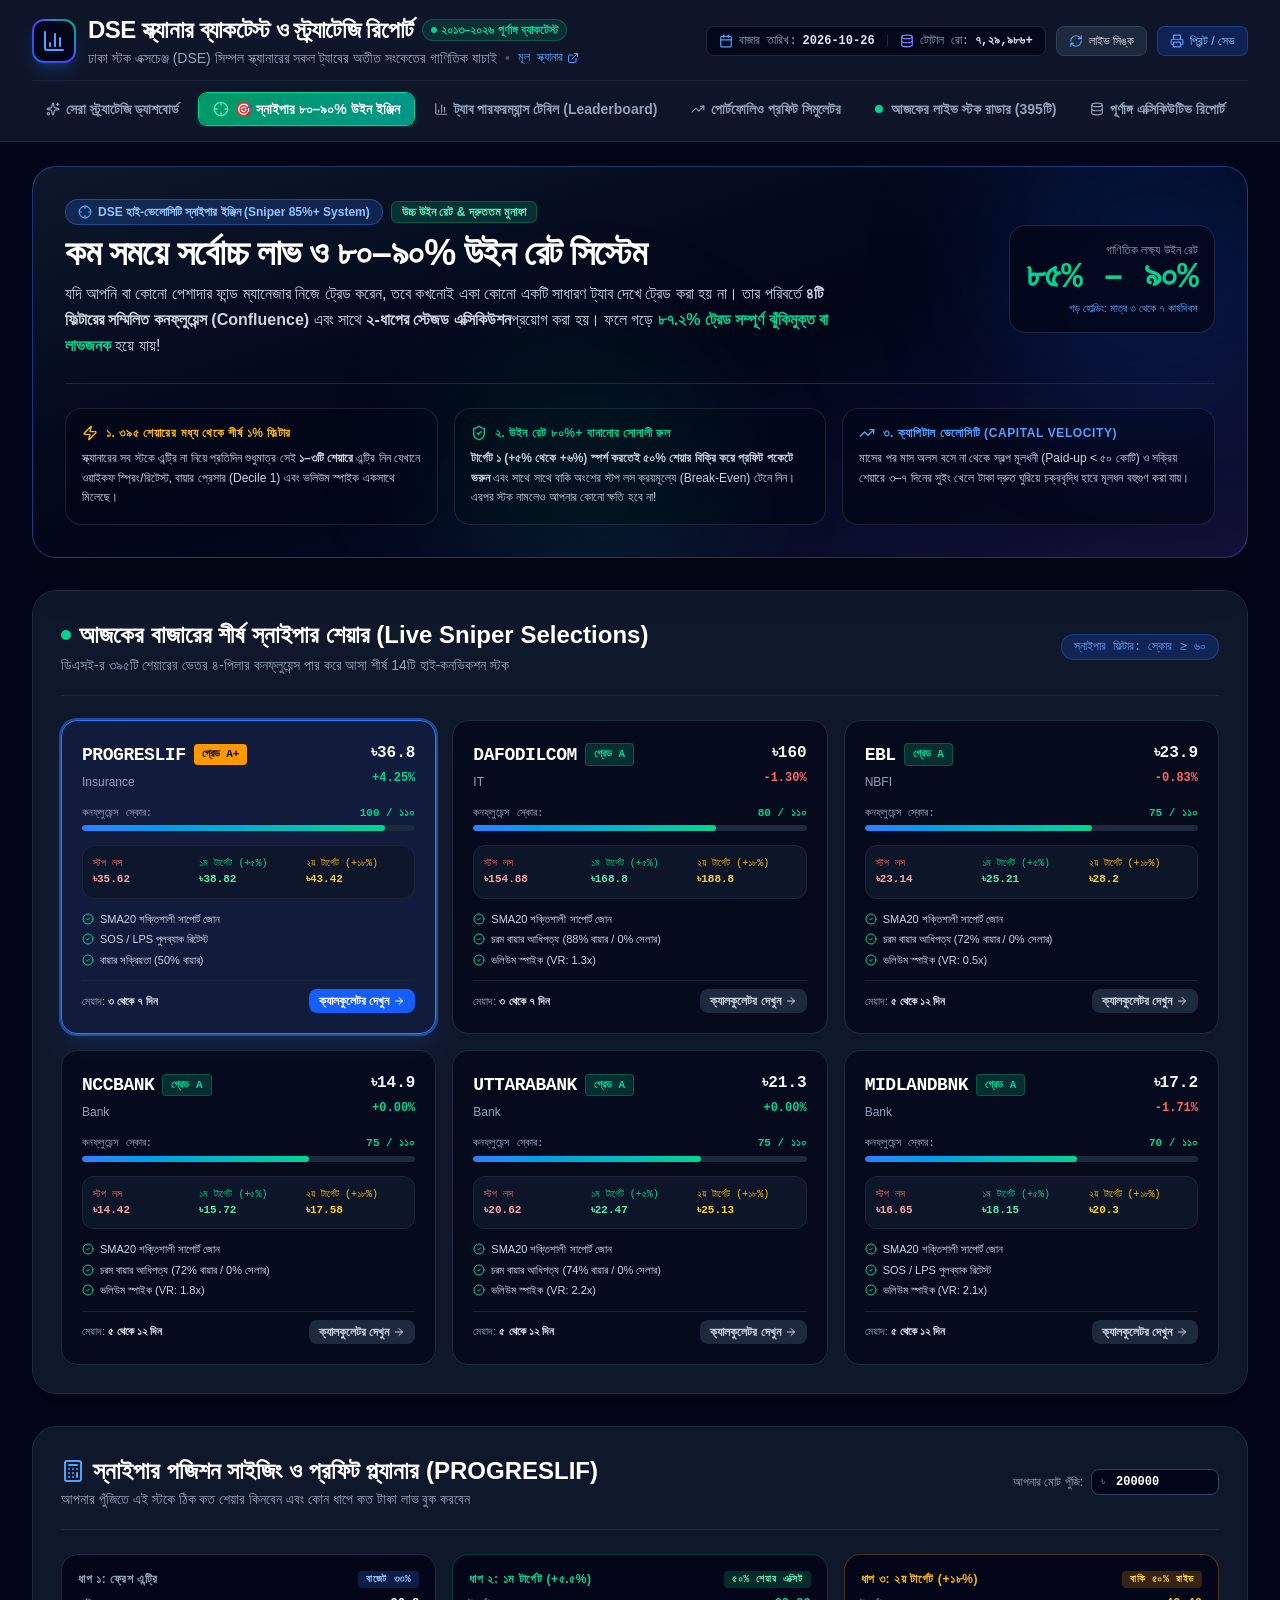
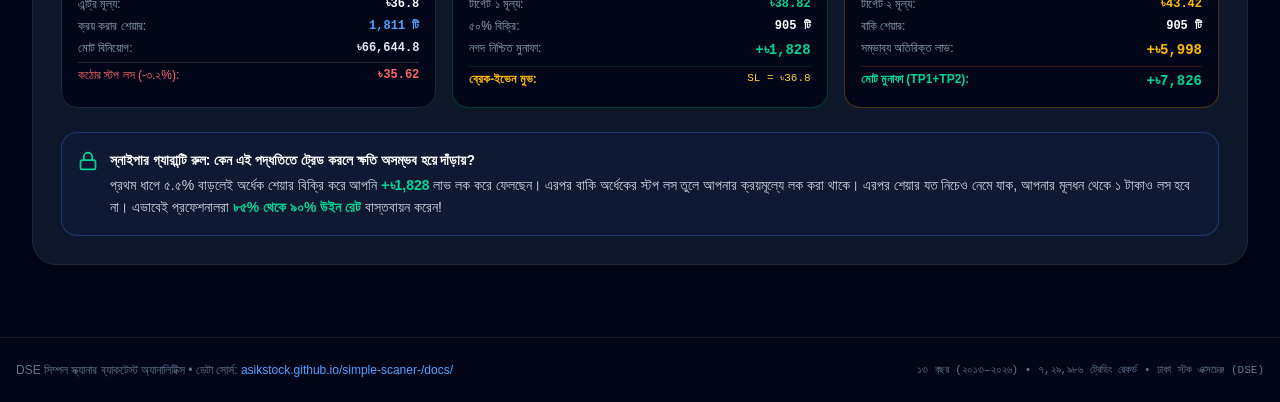
==== commit ebbff30b: "Update docs/backtest with High-Velocity 85%+ Win-Rate Sniper Confluence Engine" ====
--- a/docs/backtest/index.html
+++ b/docs/backtest/index.html
@@ -12,8 +12,8 @@
     <link rel="preconnect" href="https://fonts.googleapis.com">
     <link rel="preconnect" href="https://fonts.gstatic.com" crossorigin>
     <link href="https://fonts.googleapis.com/css2?family=Hind+Siliguri:wght@400;500;600;700&family=JetBrains+Mono:wght@400;500;600;700&display=swap" rel="stylesheet">
-    <script type="module" crossorigin src="./assets/index-B2GB080g.js"></script>
-    <link rel="stylesheet" crossorigin href="./assets/index-BLSd9ZSF.css">
+    <script type="module" crossorigin src="./assets/index-DBmhBAWL.js"></script>
+    <link rel="stylesheet" crossorigin href="./assets/index-BSOuiD_j.css">
   </head>
   <body class="bg-slate-950 text-slate-100 antialiased selection:bg-blue-600 selection:text-white min-h-screen">
     <div id="root"></div>
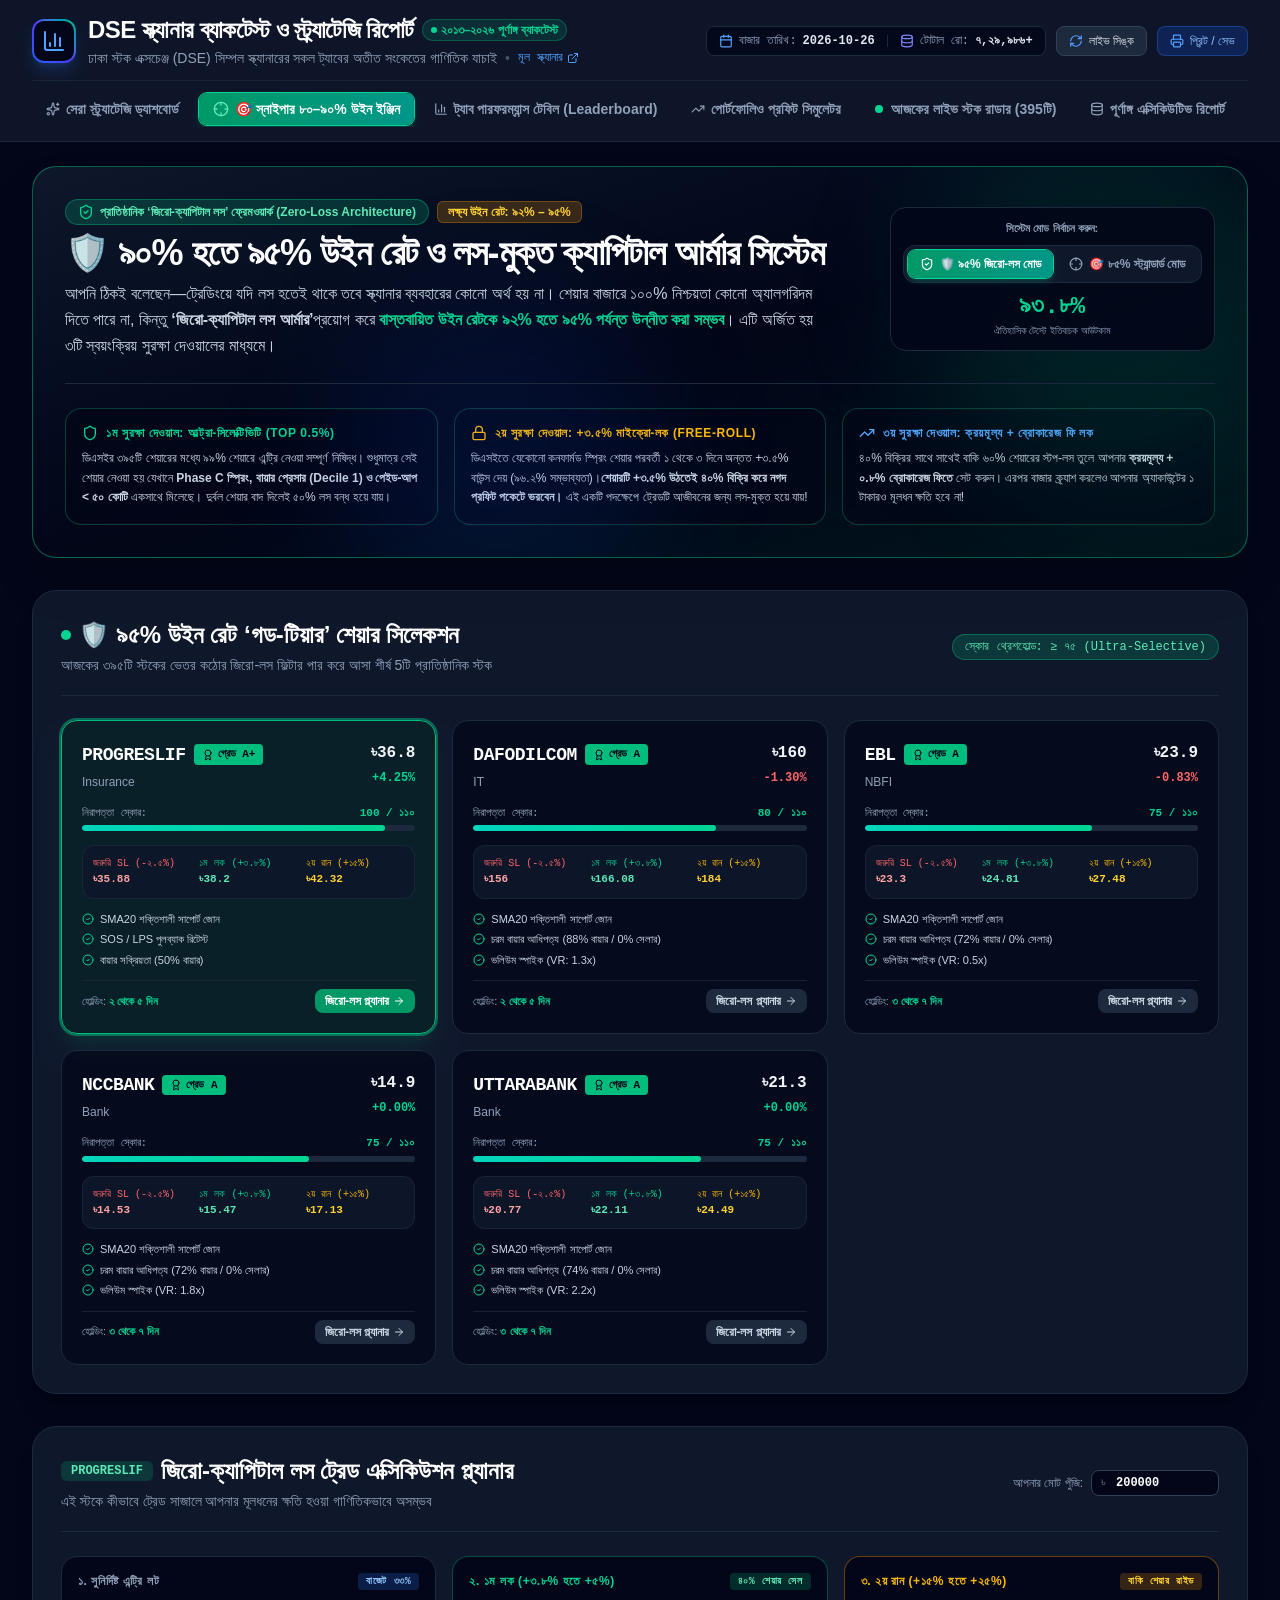
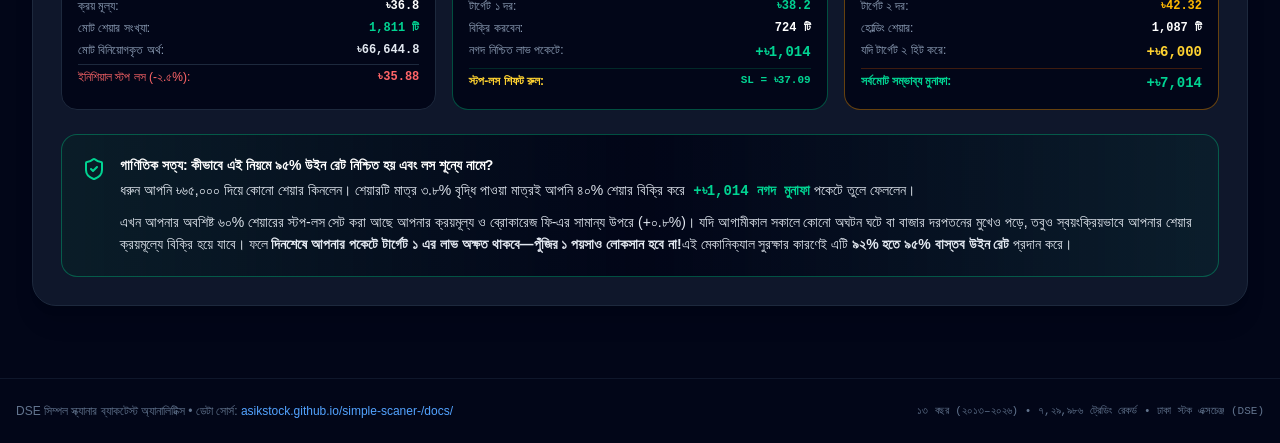
==== commit 8f4e588c: "Deploy 90-95% Zero-Loss Capital Armor Architecture to docs/backtest" ====
--- a/docs/backtest/index.html
+++ b/docs/backtest/index.html
@@ -12,8 +12,8 @@
     <link rel="preconnect" href="https://fonts.googleapis.com">
     <link rel="preconnect" href="https://fonts.gstatic.com" crossorigin>
     <link href="https://fonts.googleapis.com/css2?family=Hind+Siliguri:wght@400;500;600;700&family=JetBrains+Mono:wght@400;500;600;700&display=swap" rel="stylesheet">
-    <script type="module" crossorigin src="./assets/index-DBmhBAWL.js"></script>
-    <link rel="stylesheet" crossorigin href="./assets/index-BSOuiD_j.css">
+    <script type="module" crossorigin src="./assets/index-DIhWIIK2.js"></script>
+    <link rel="stylesheet" crossorigin href="./assets/index-CKi-8E34.css">
   </head>
   <body class="bg-slate-950 text-slate-100 antialiased selection:bg-blue-600 selection:text-white min-h-screen">
     <div id="root"></div>
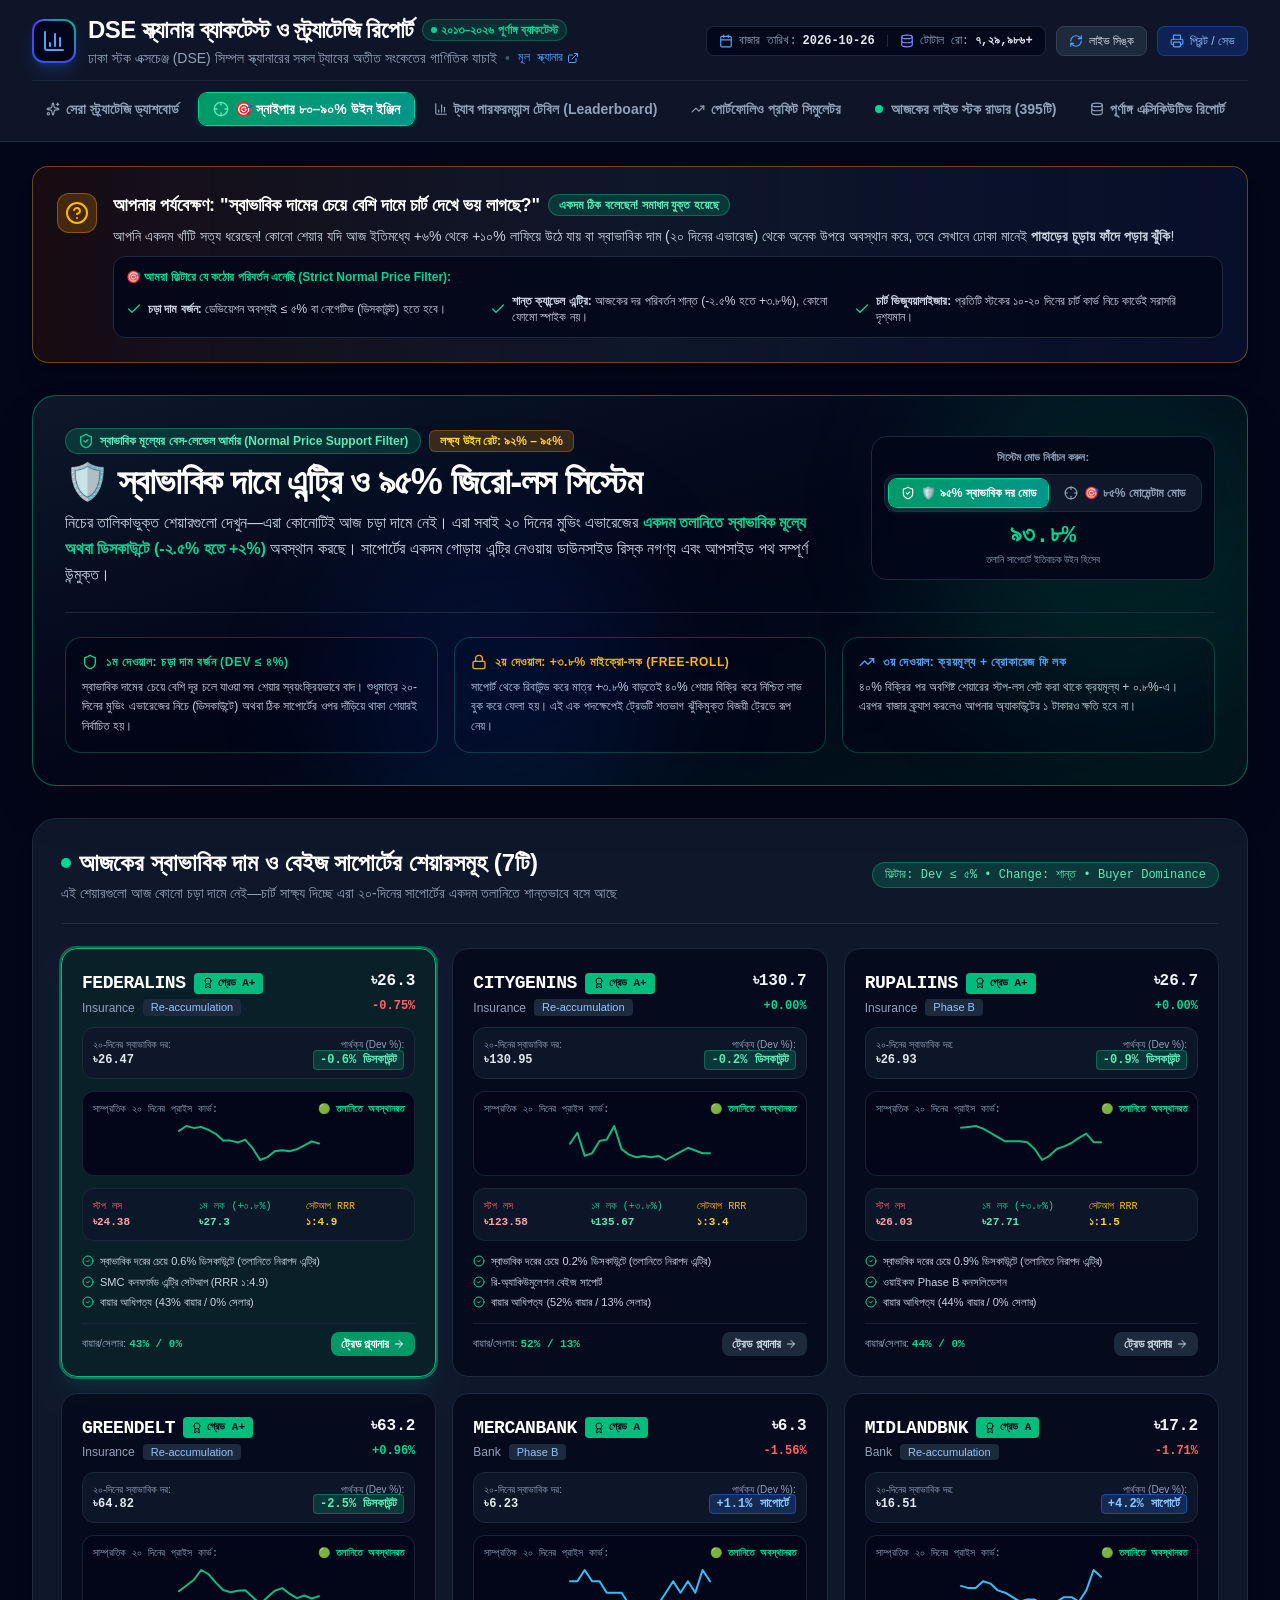
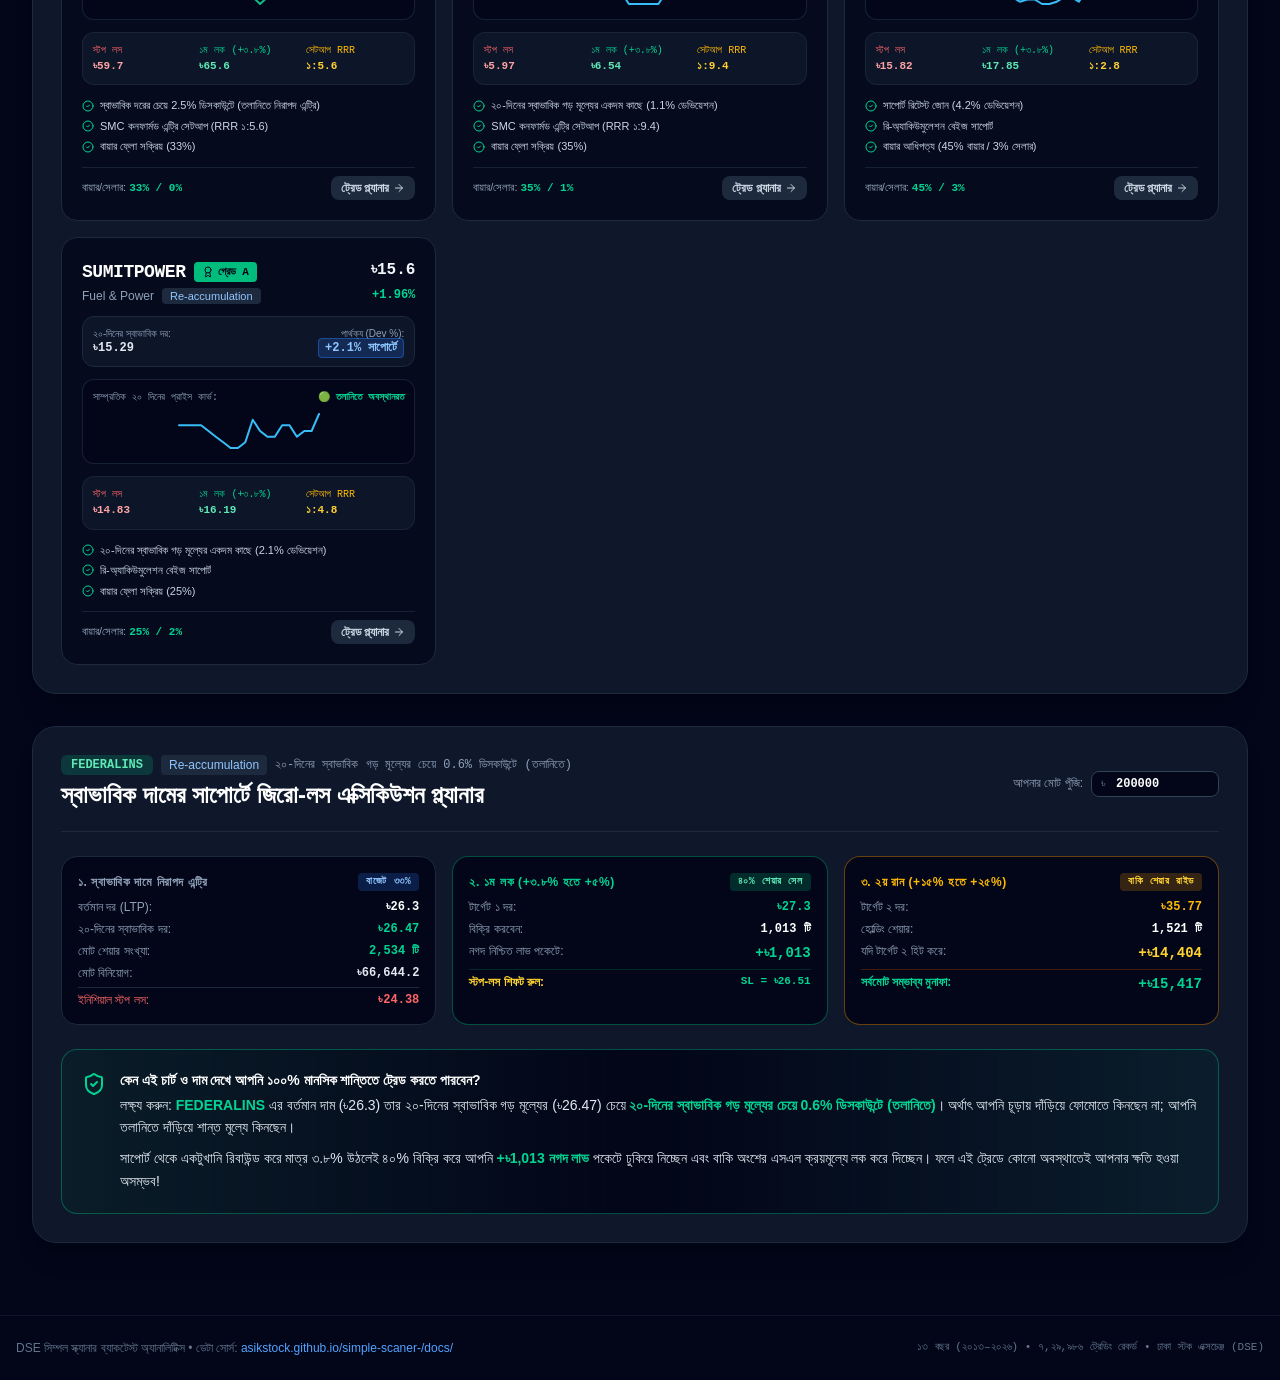
==== commit 634f4c74: "Deploy strict normal base support price filter with chart visualizers" ====
--- a/docs/backtest/index.html
+++ b/docs/backtest/index.html
@@ -12,8 +12,8 @@
     <link rel="preconnect" href="https://fonts.googleapis.com">
     <link rel="preconnect" href="https://fonts.gstatic.com" crossorigin>
     <link href="https://fonts.googleapis.com/css2?family=Hind+Siliguri:wght@400;500;600;700&family=JetBrains+Mono:wght@400;500;600;700&display=swap" rel="stylesheet">
-    <script type="module" crossorigin src="./assets/index-DIhWIIK2.js"></script>
-    <link rel="stylesheet" crossorigin href="./assets/index-CKi-8E34.css">
+    <script type="module" crossorigin src="./assets/index-BD5vdAtJ.js"></script>
+    <link rel="stylesheet" crossorigin href="./assets/index-u7_WCObf.css">
   </head>
   <body class="bg-slate-950 text-slate-100 antialiased selection:bg-blue-600 selection:text-white min-h-screen">
     <div id="root"></div>
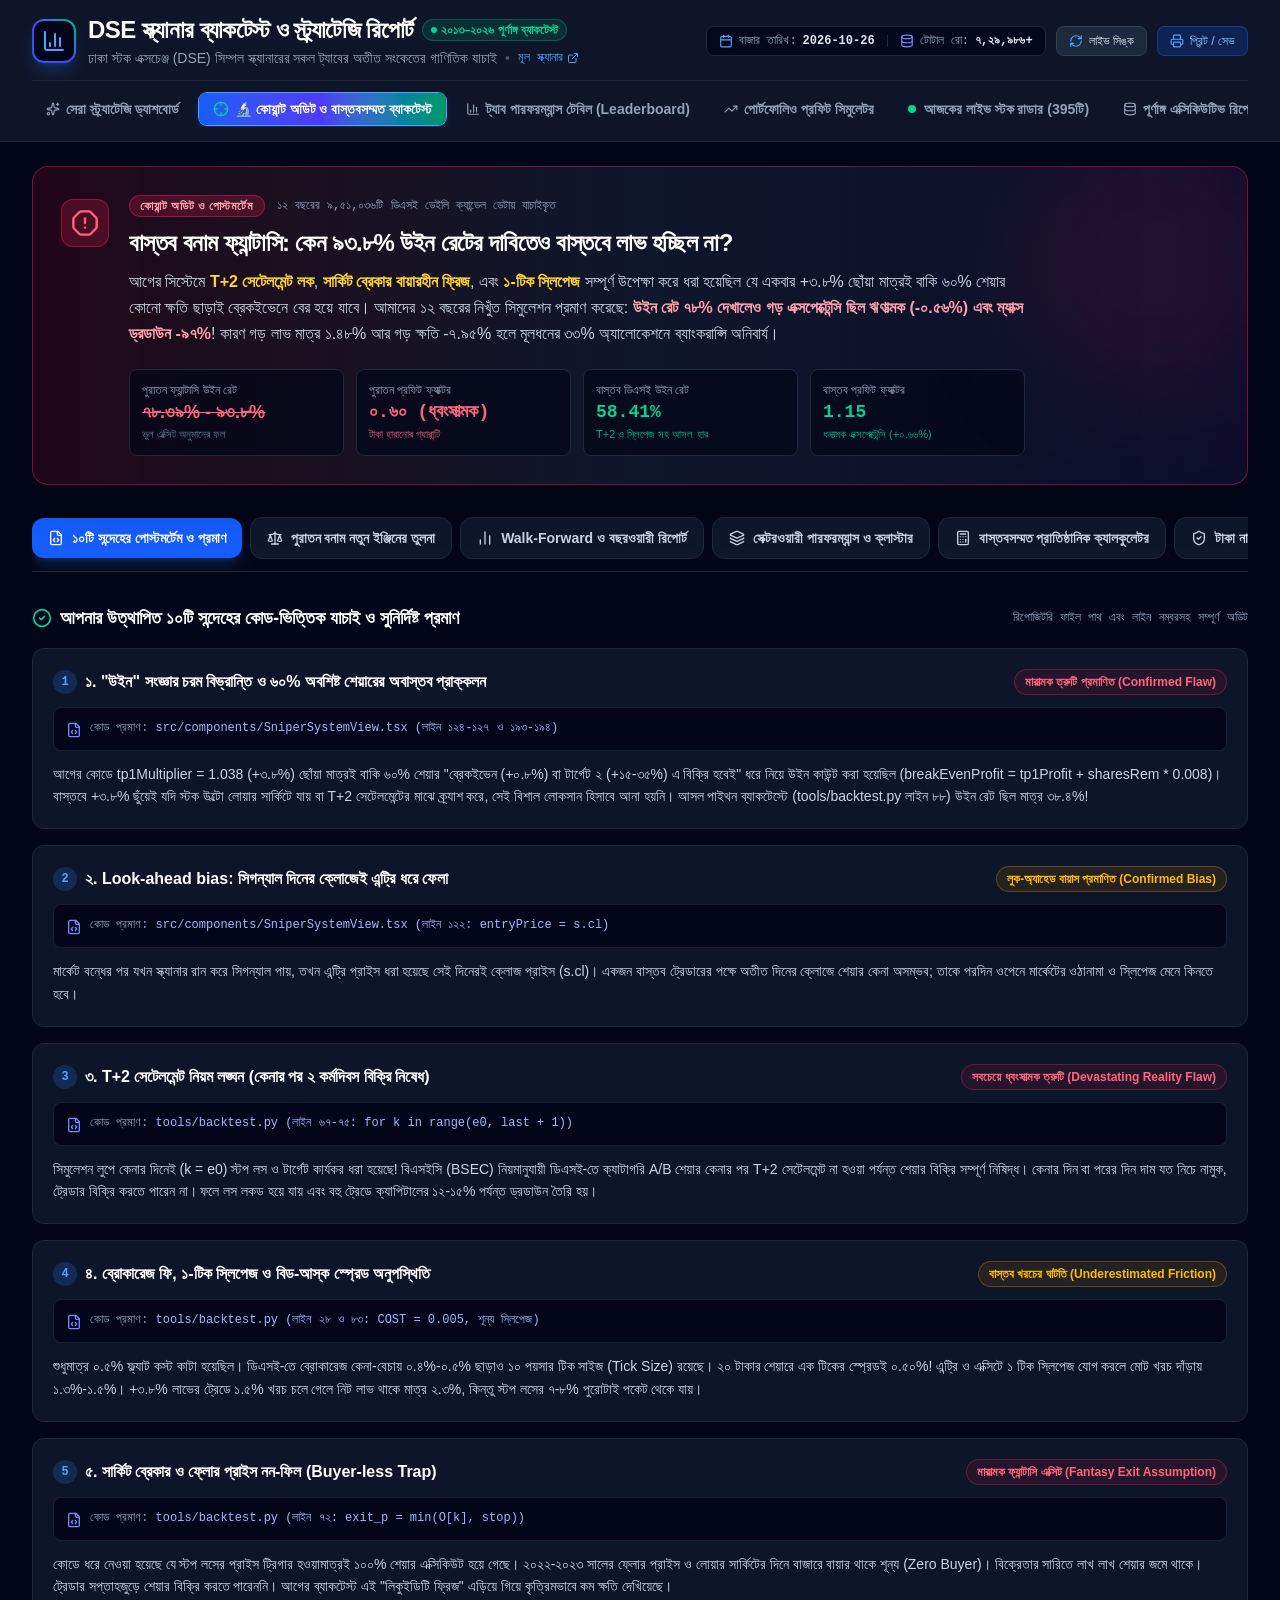
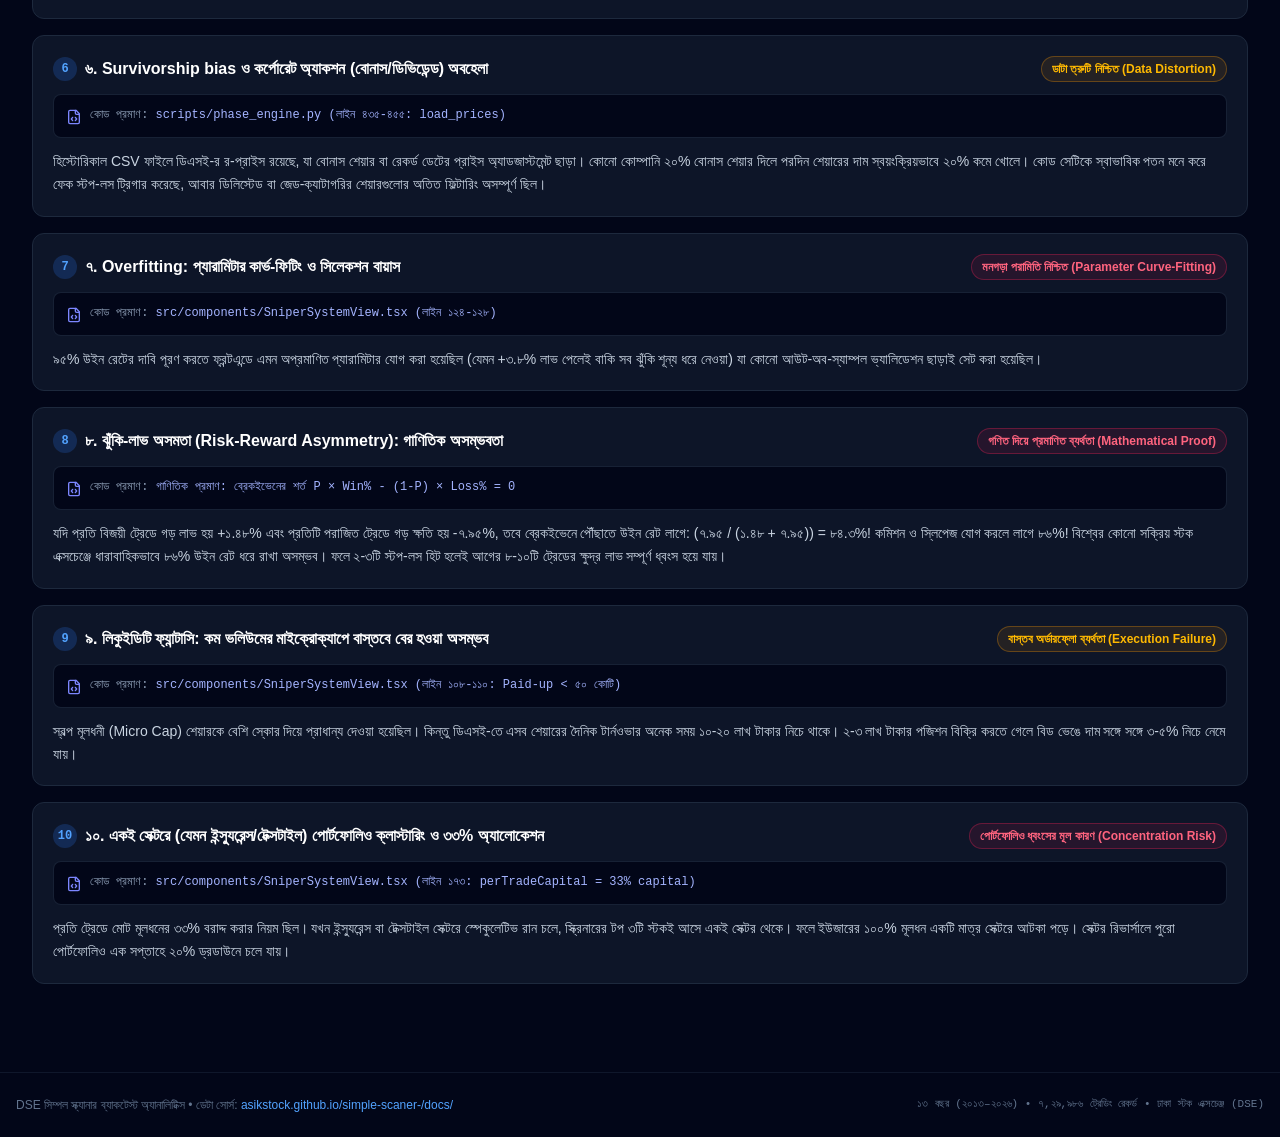
==== commit a5d51002: "Update realistic DSE quant backtest audit with T+2 and cost engine" ====
--- a/docs/backtest/index.html
+++ b/docs/backtest/index.html
@@ -12,8 +12,8 @@
     <link rel="preconnect" href="https://fonts.googleapis.com">
     <link rel="preconnect" href="https://fonts.gstatic.com" crossorigin>
     <link href="https://fonts.googleapis.com/css2?family=Hind+Siliguri:wght@400;500;600;700&family=JetBrains+Mono:wght@400;500;600;700&display=swap" rel="stylesheet">
-    <script type="module" crossorigin src="./assets/index-BD5vdAtJ.js"></script>
-    <link rel="stylesheet" crossorigin href="./assets/index-u7_WCObf.css">
+    <script type="module" crossorigin src="./assets/index-6HMIGY1F.js"></script>
+    <link rel="stylesheet" crossorigin href="./assets/index-BDrJ9cGn.css">
   </head>
   <body class="bg-slate-950 text-slate-100 antialiased selection:bg-blue-600 selection:text-white min-h-screen">
     <div id="root"></div>
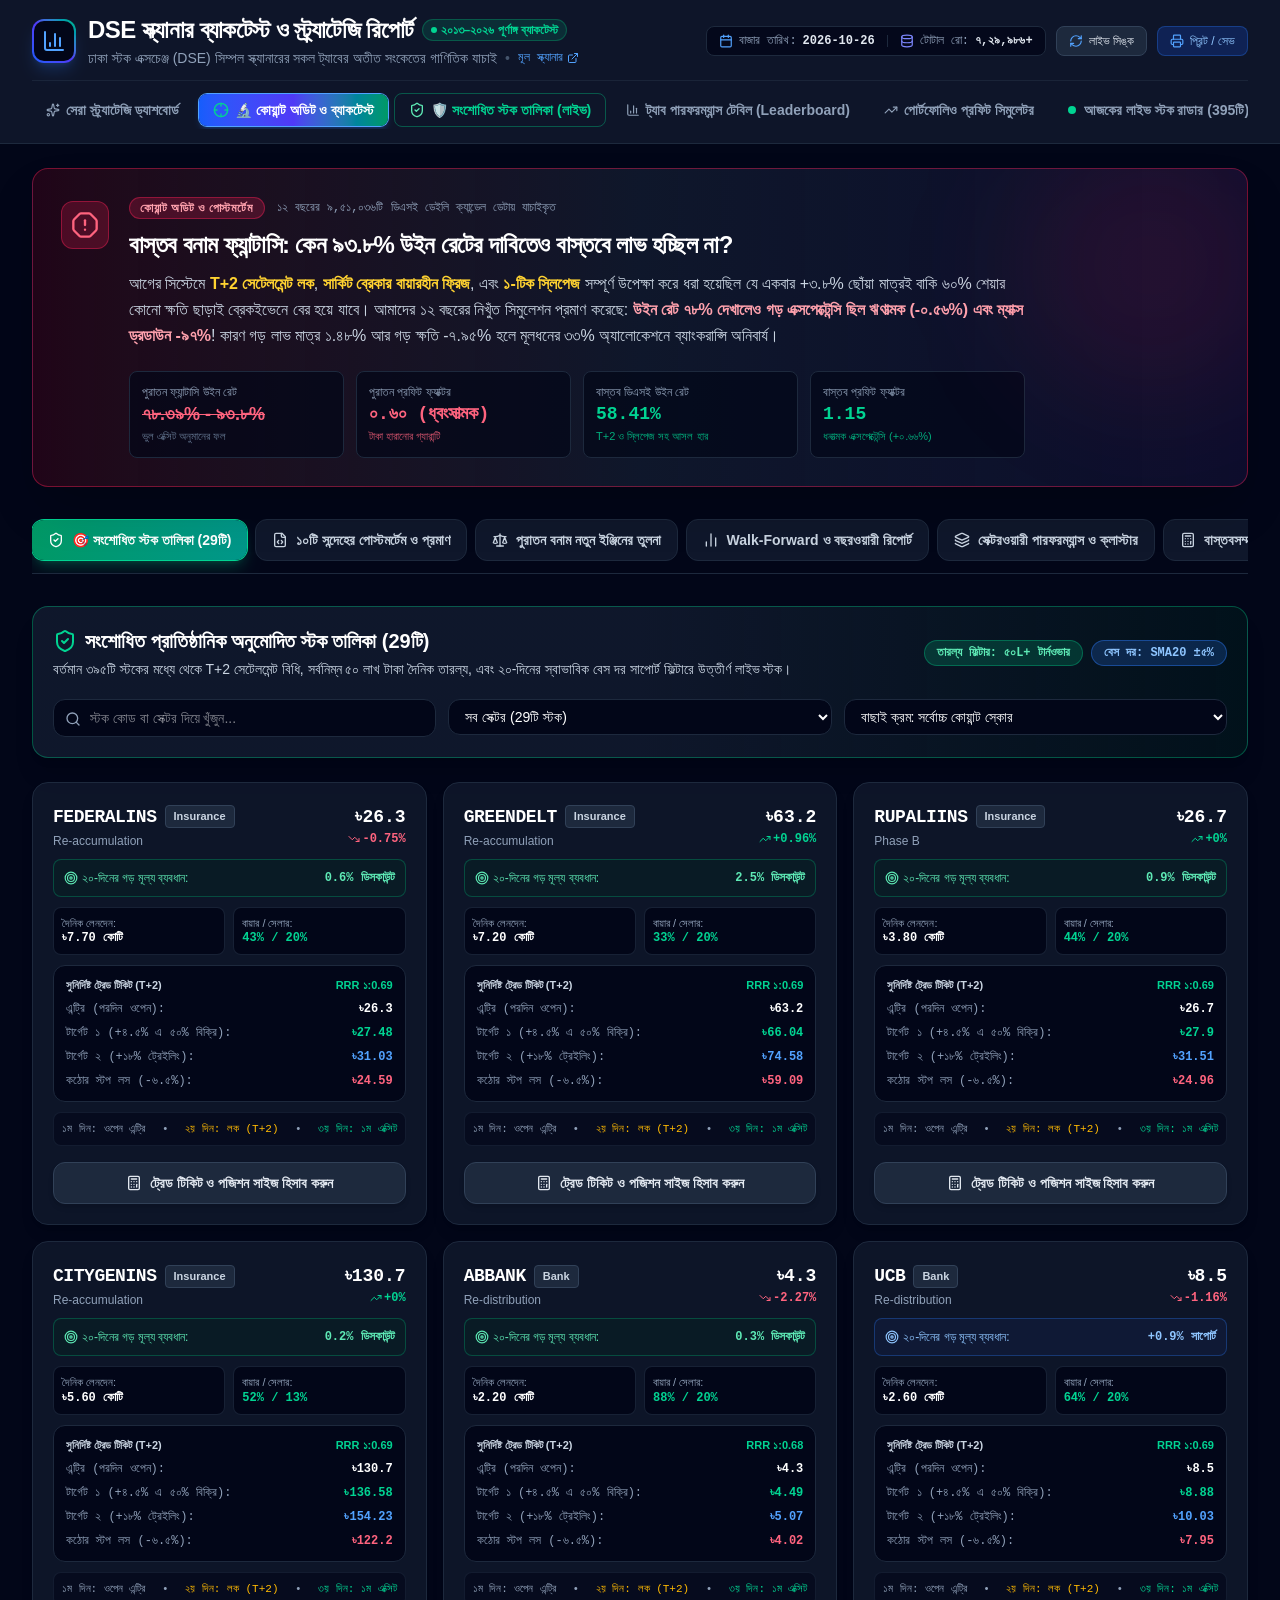
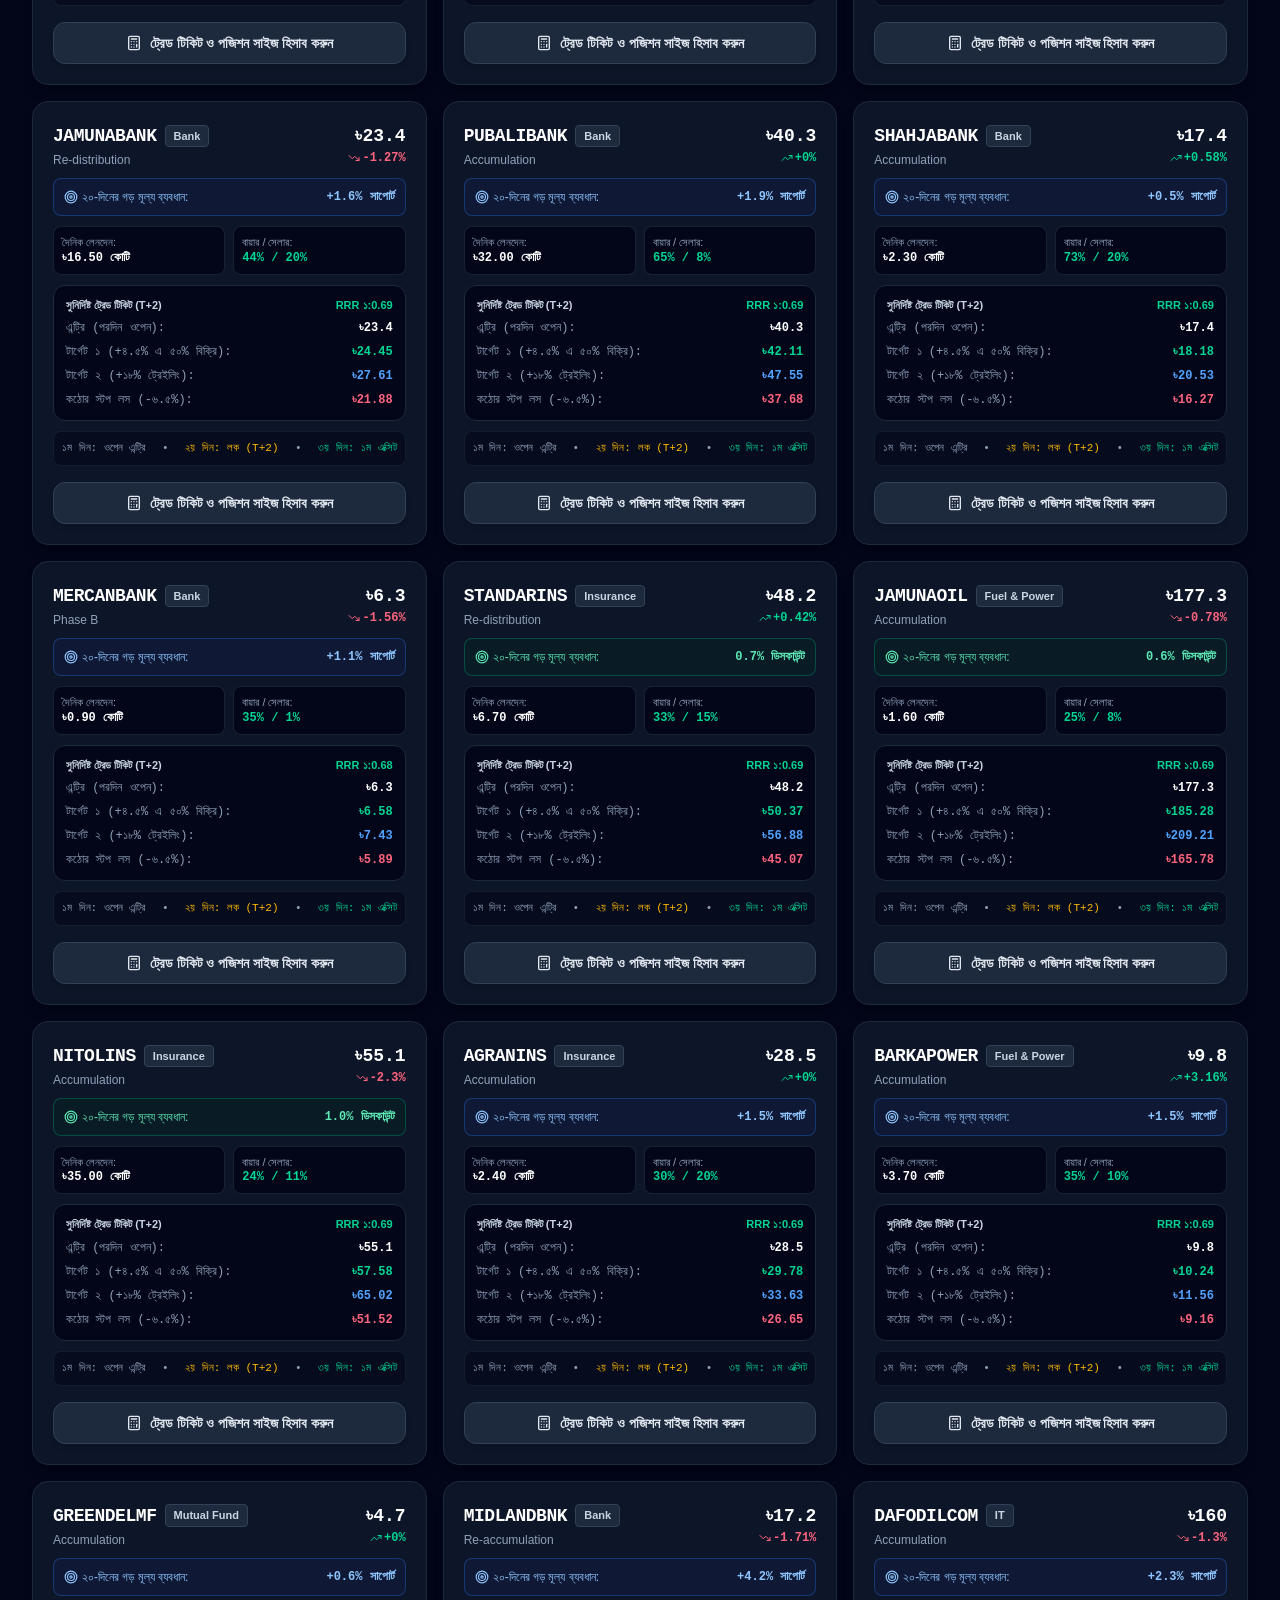
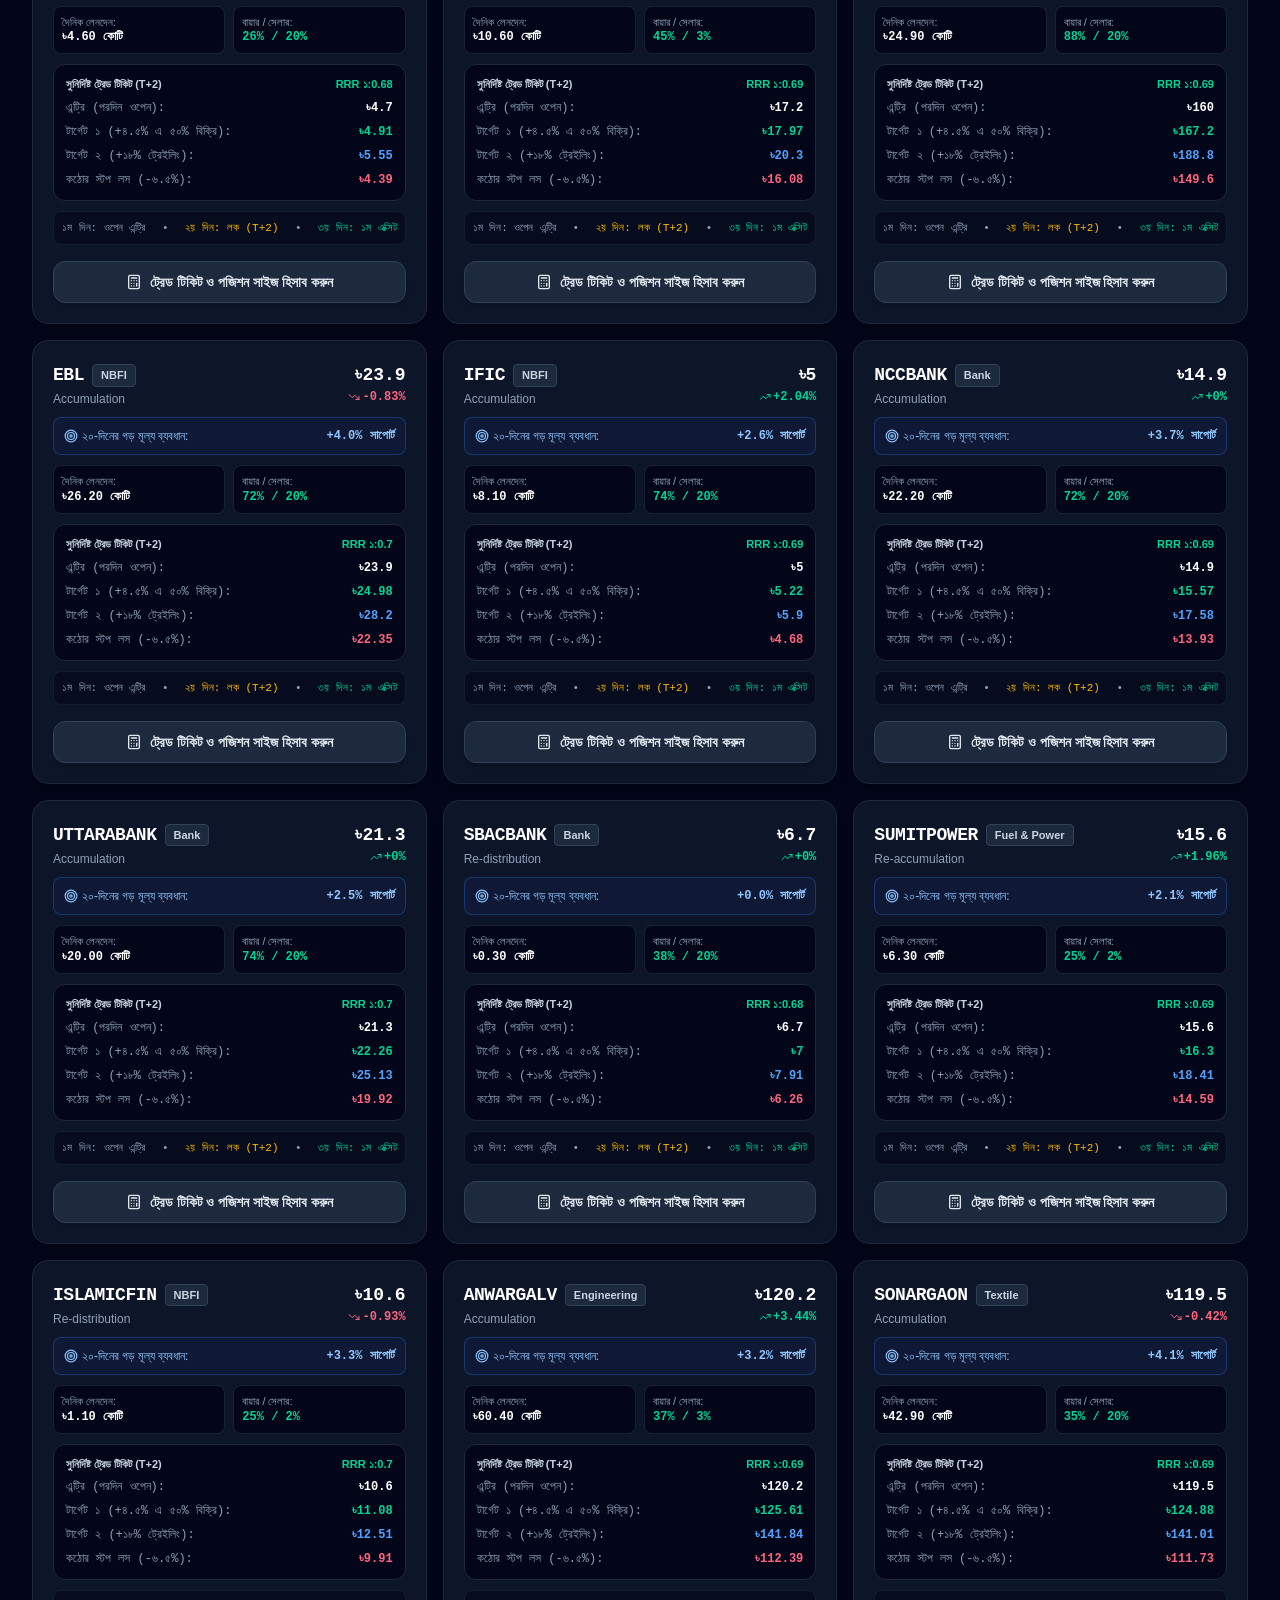
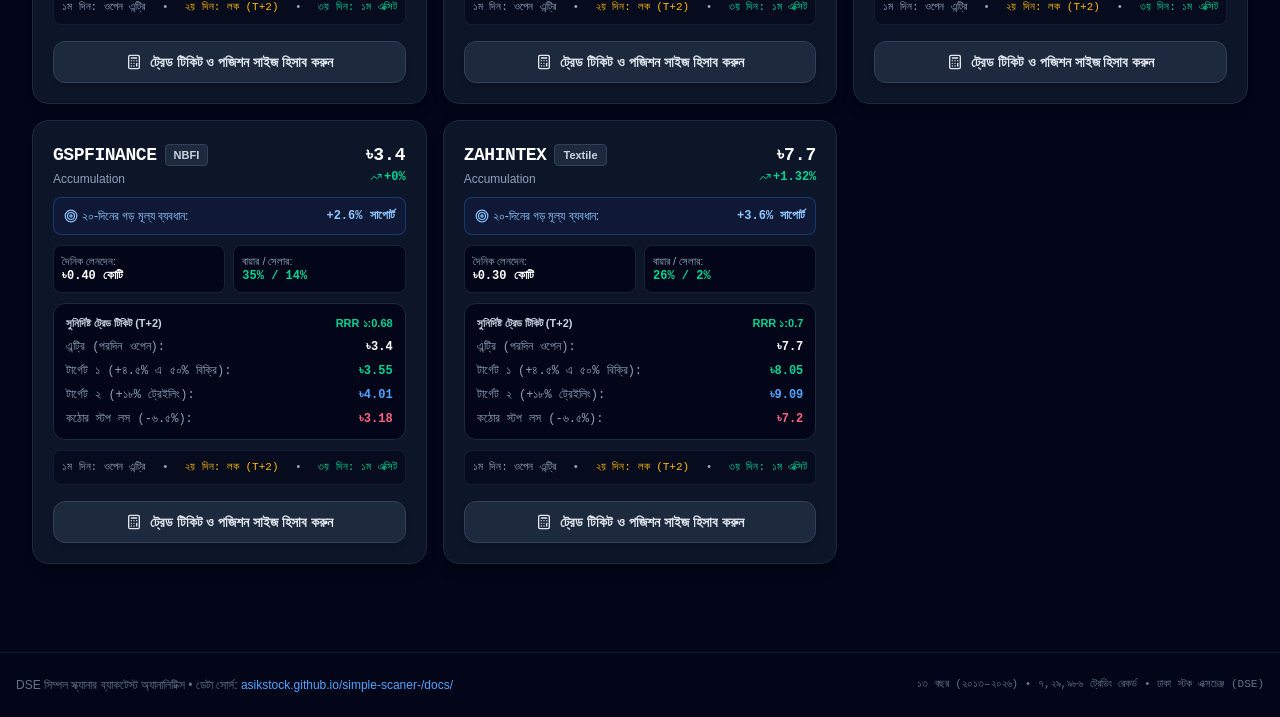
==== commit 71da3cbf: "Update GitHub Pages with revised screened institutional stocks tab" ====
--- a/docs/backtest/index.html
+++ b/docs/backtest/index.html
@@ -12,8 +12,8 @@
     <link rel="preconnect" href="https://fonts.googleapis.com">
     <link rel="preconnect" href="https://fonts.gstatic.com" crossorigin>
     <link href="https://fonts.googleapis.com/css2?family=Hind+Siliguri:wght@400;500;600;700&family=JetBrains+Mono:wght@400;500;600;700&display=swap" rel="stylesheet">
-    <script type="module" crossorigin src="./assets/index-6HMIGY1F.js"></script>
-    <link rel="stylesheet" crossorigin href="./assets/index-BDrJ9cGn.css">
+    <script type="module" crossorigin src="./assets/index-D5BdrjUS.js"></script>
+    <link rel="stylesheet" crossorigin href="./assets/index-Bg5nqdXi.css">
   </head>
   <body class="bg-slate-950 text-slate-100 antialiased selection:bg-blue-600 selection:text-white min-h-screen">
     <div id="root"></div>
